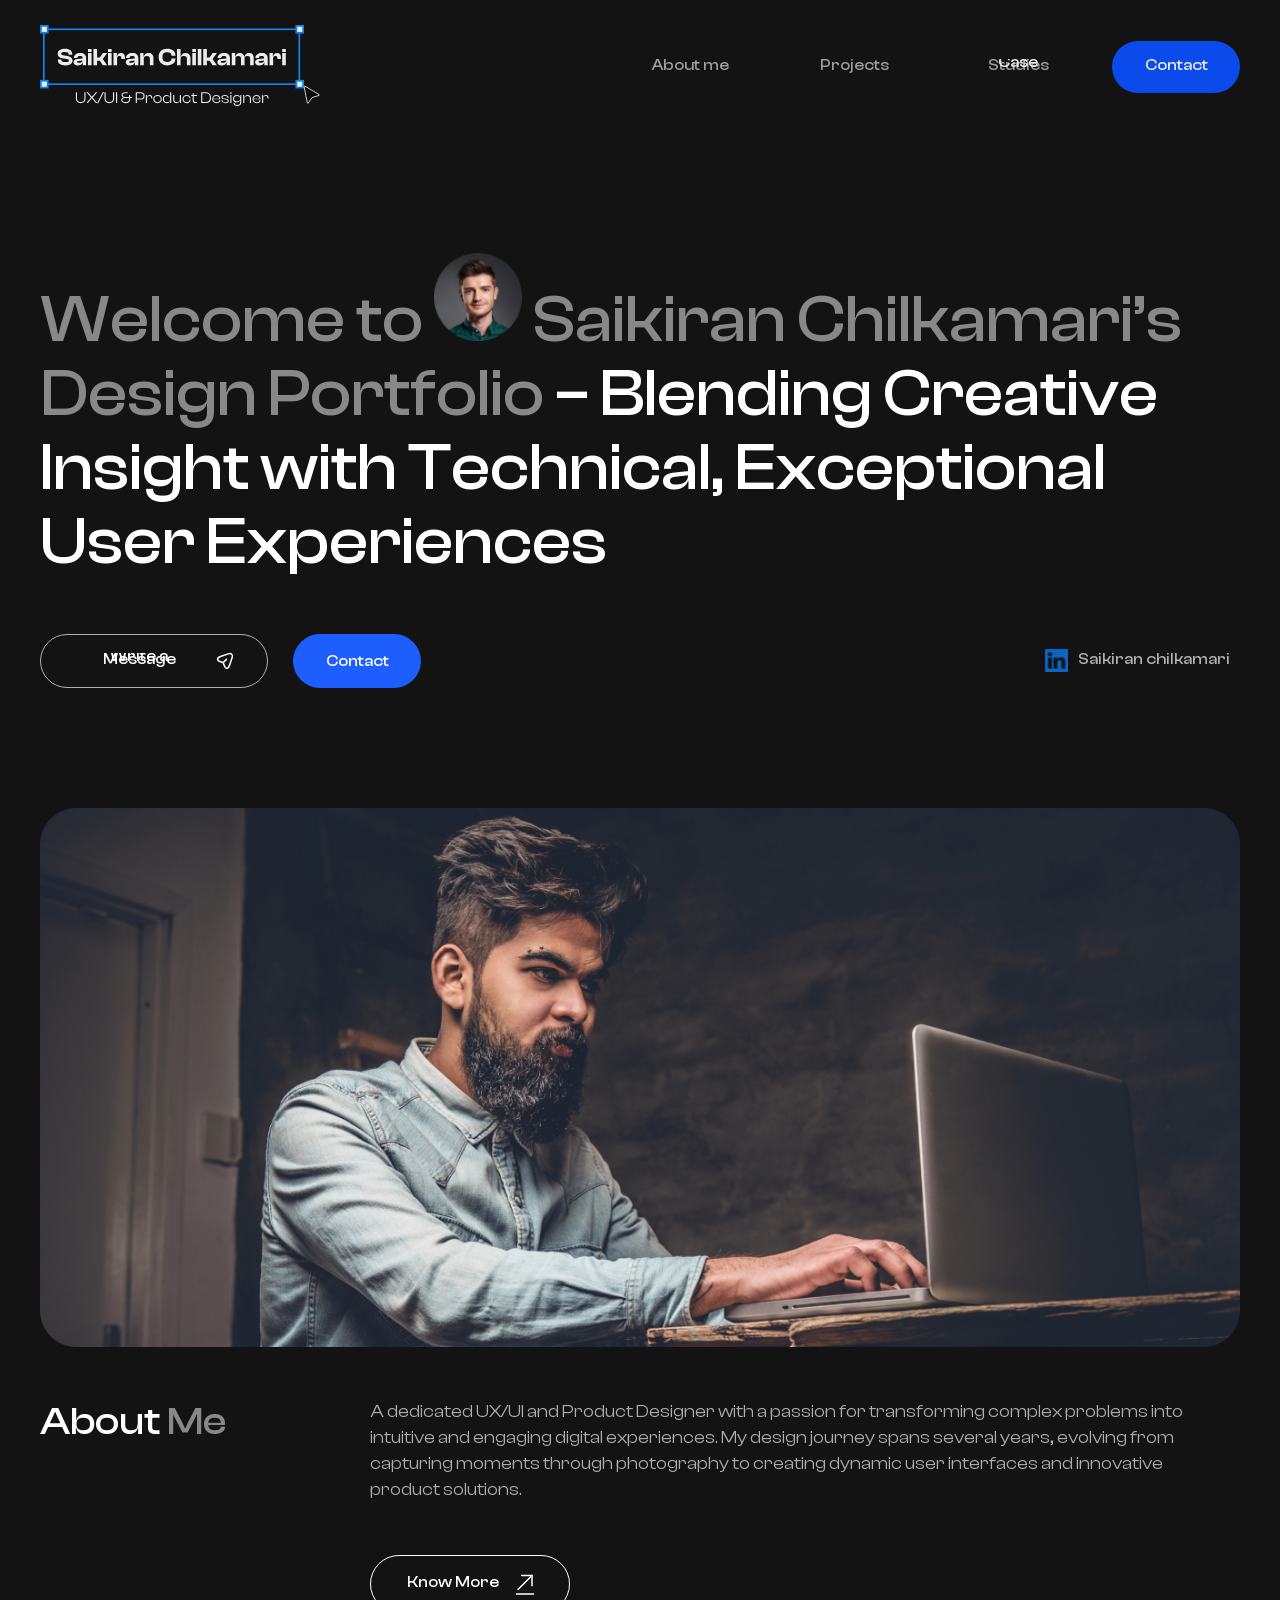
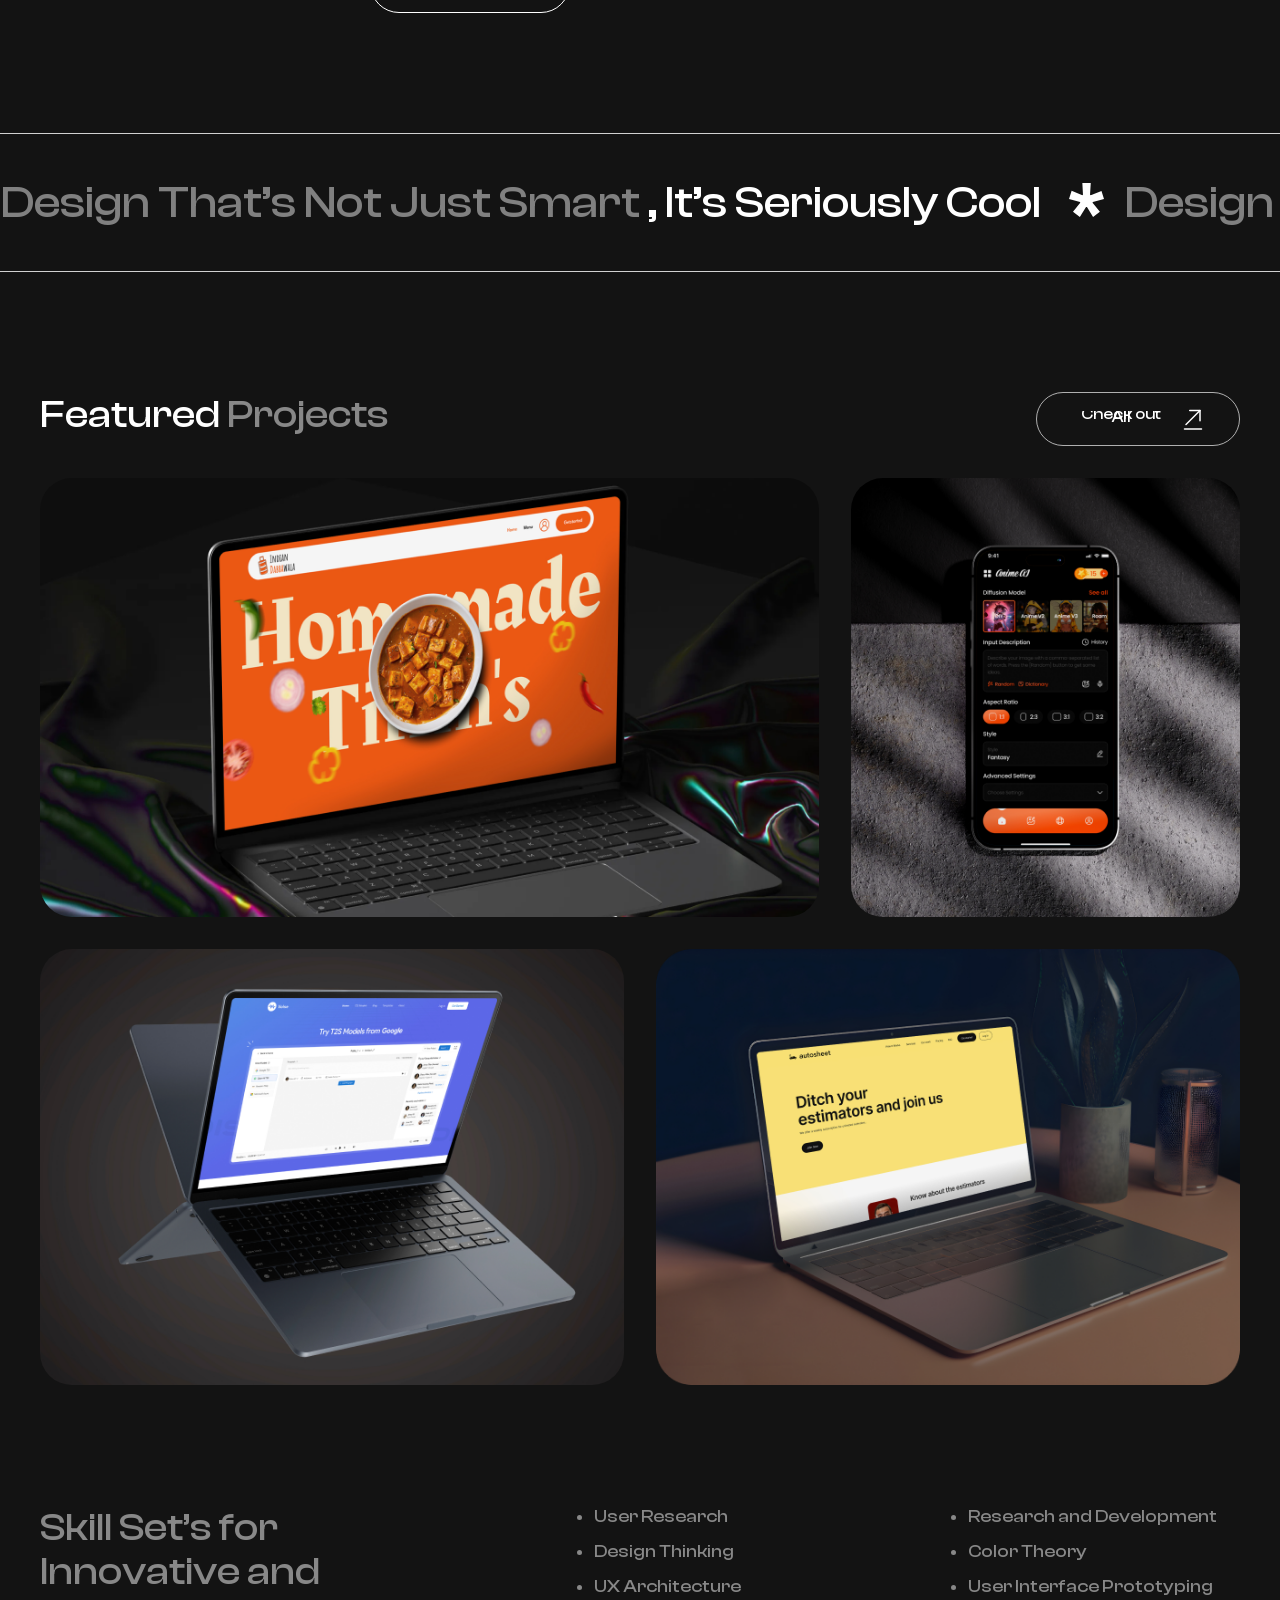
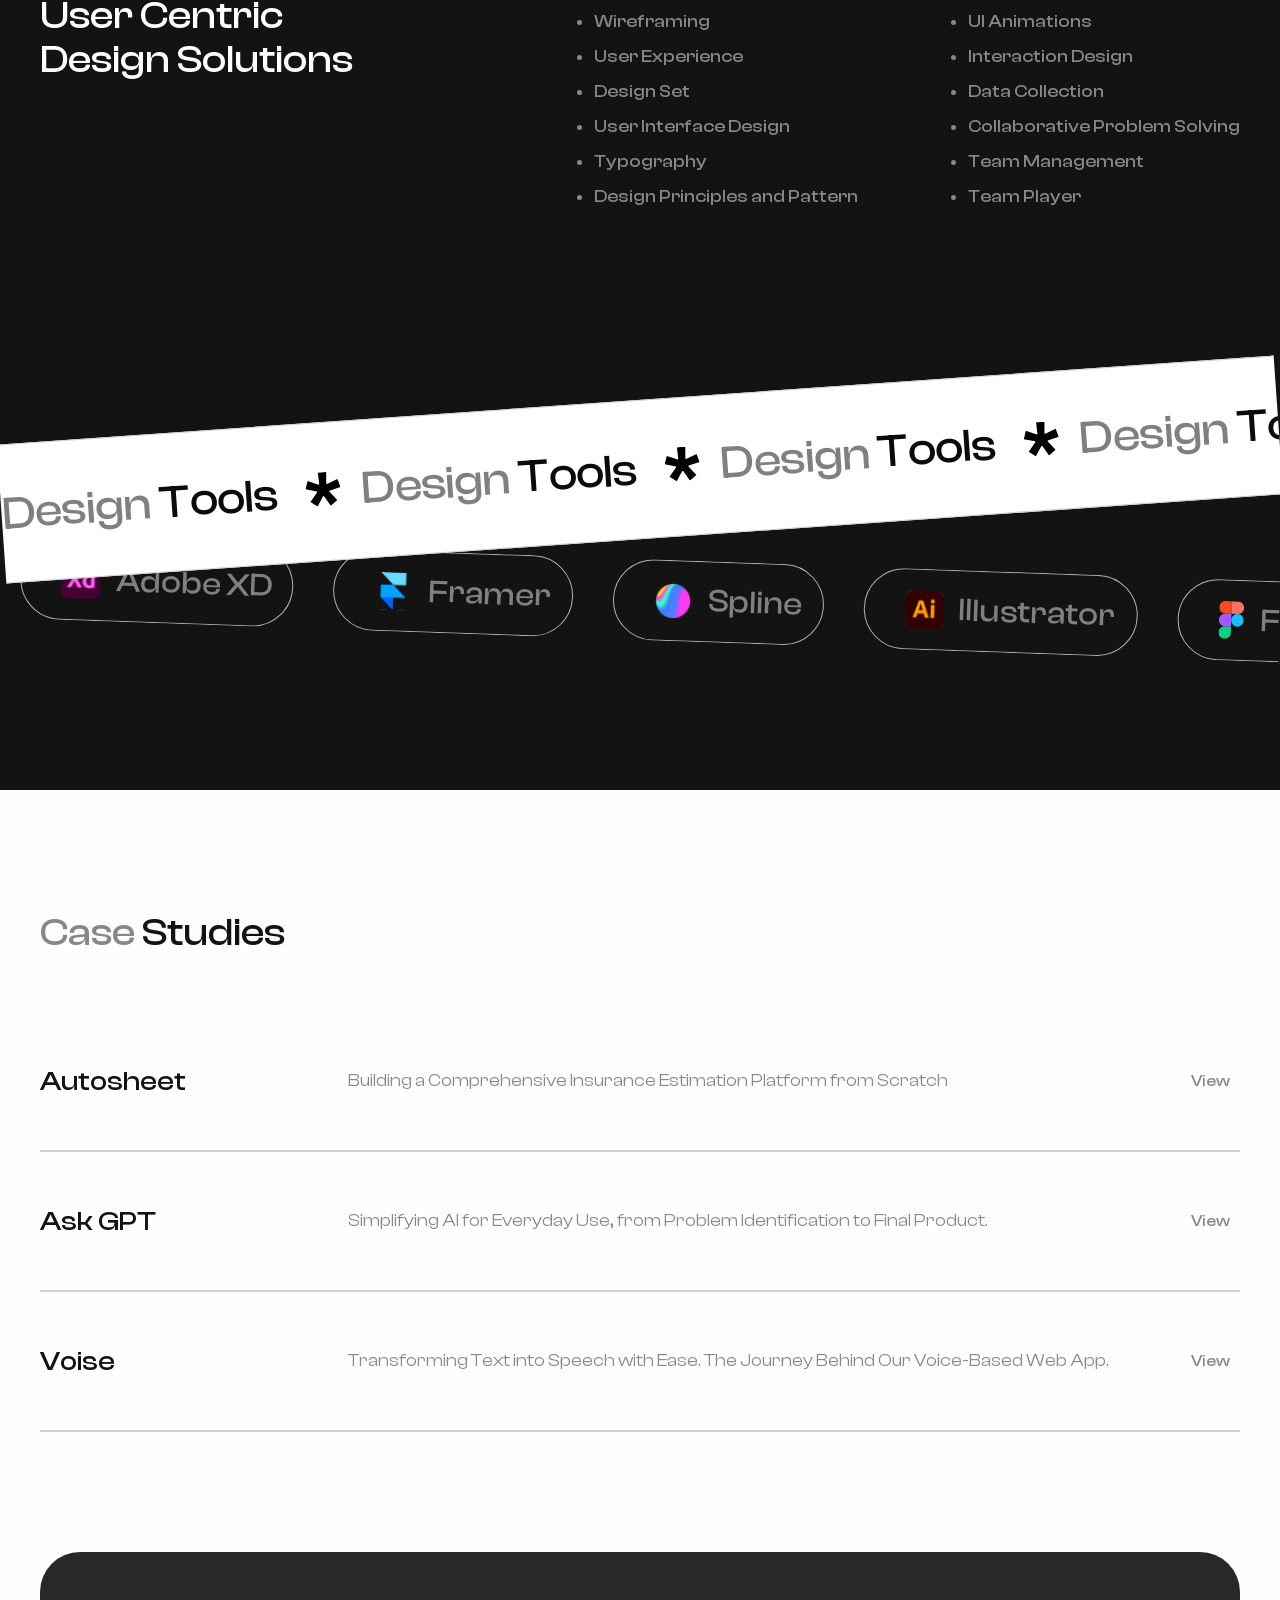
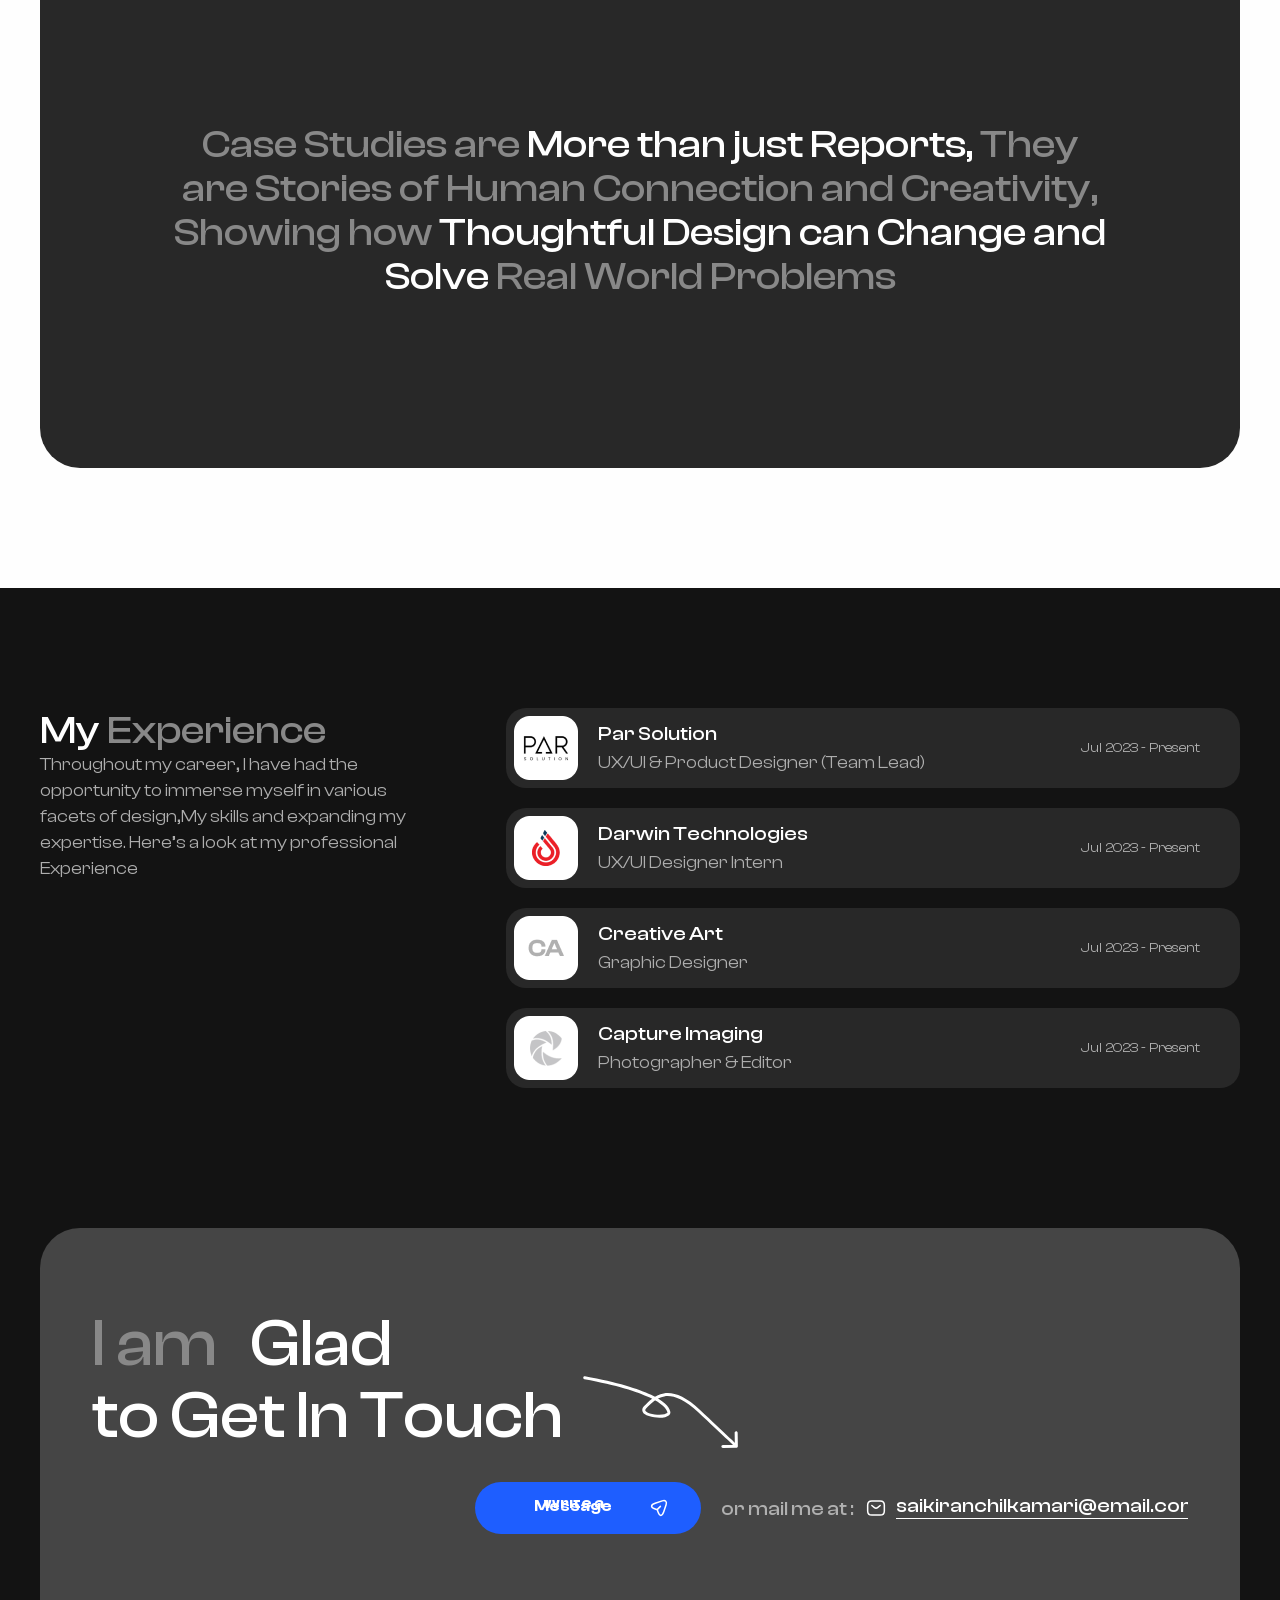
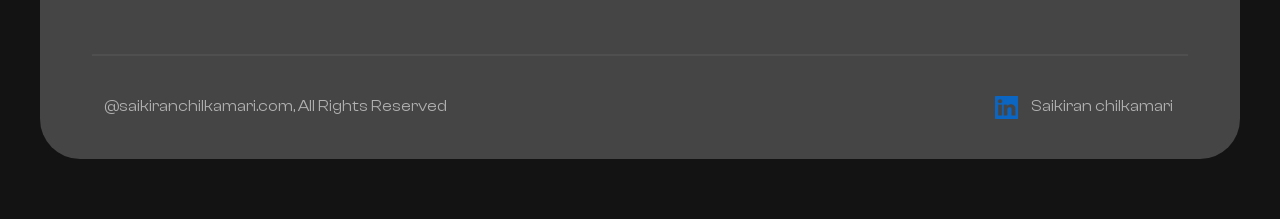
==== index.html @ 358ae6ed "Initial commit" ====
<!DOCTYPE html>
<html lang="en">
  <head>
    <meta charset="UTF-8" />
    <meta name="viewport" content="width=device-width, initial-scale=1.0" />
    <title>Document</title>
    <link rel="stylesheet" href="./style.css" />
    <link rel="stylesheet" href="./global.css" />
    <link rel="stylesheet" href="./fonts.css" />
  </head>
  <body>
     <header class="container scroll">
      <nav class="navbar">
        <div class="logo">
          <a href="index.html"> <img src="./images/Logo.svg" alt="" /> </a>
        </div>
        <ul class="nav-links">
          <li>
            <a href="./about.html" class="btn">
              <p class="main-btn">
                <span class="span1-btn">About me</span>
                <span class="span2-btn">About me</span>
              </p>
            </a>
          </li>
          <li>
            <a href="./project-list.html" class="btn">
              <p class="main-btn">
                <span class="span1-btn">Projects</span>
                <span class="span2-btn">Projects</span>
              </p>
            </a>
          </li>
          <li>
            <a href="./index.html#case-study" class="btn">
              <p class="main-btn">
                <span class="span1-btn">Case Studies</span>
                <span class="span2-btn">Case Studies</span>
              </p>
            </a>
          </li>
          <li class="nav-cotact">
            <a href="./form.html" class="btn">
              <p class="main-btn">
                <span class="span1-btn">Contact</span>
                <span class="span2-btn">Contact</span>
              </p>
            </a>
          </li>
        </ul>
        <div class="hamburger">
          <span></span>
          <span></span>
          <span></span>
        </div>
      </nav>
    </header> 
    
    <main>
      <section id="banner" class="container mt">
        <div class="banner-secion">
          <div class="banner-text">
            <h1>
              <span>
                Welcome to
                <img src="./images/Saikiran PRofile.png" alt="" /> Saikiran
                Chilkamari’s Design Portfolio
              </span>
              – Blending Creative Insight with Technical, Exceptional User
              Experiences
            </h1>
          </div>
          <div class="banner-btns">
            <div class="left-btns">
              <span class="write-mesg">
                <a href="#" class="btn">
                  <p class="main-btn">
                    <span class="span1-btn">Write a Message</span>
                    <span class="span2-btn">Write a Message</span>
                  </p>
                  <img src="./images/Arrow.svg" alt="" />
                </a>
              </span>
              <span class="contact-btn">
                <a href="#" class="btn">
                  <p class="main-btn">
                    <span class="span1-btn">Contact</span>
                    <span class="span2-btn">Contact</span>
                  </p>
                </a>
              </span>
            </div>

            <div class="linkedin">
              <a href="#" class="btn">
                <img src="./images/LinkedIn-Blue.png" alt="" />
                <p class="main-btn">
                  <span class="span1-btn">Saikiran chilkamari</span>
                  <span class="span2-btn">Saikiran chilkamari</span>
                </p>
              </a>
            </div>
          </div>
        </div>
      </section>

      <section id="about" class="container mt">
        <div class="about-section">
          <div class="about-img">
            <!-- <img src="./Saikiran Portfolio Home page/about me img.png" alt=""> -->
            <img src="./images/About me Image.png" class="img" alt="" />
          </div>

          <div class="about-text">
            <div class="heading">
              <h2 class="title">About <span> Me </span></h2>
            </div>
            <div class="text-with-btn">
              <p class="para">
                A dedicated UX/UI and Product Designer with a passion for
                transforming complex problems into intuitive and engaging
                digital experiences. My design journey spans several years,
                evolving from capturing moments through photography to creating
                dynamic user interfaces and innovative product solutions.
              </p>
              <a href="./about.html" class="btn">
                <p class="main-btn">
                  <span class="span1-btn">Know More</span>
                  <span class="span2-btn">Know More</span>
                </p>
                <img src="./images/send.svg" alt="" />
              </a>
            </div>
          </div>
        </div>
      </section>
    

      <section id="text-slider" class="mt">
        <div class="slider-wrapper">
          <div class="slider">
            <span
              >Design That’s Not Just Smart <span>, It’s Seriously Cool </span>
              <svg
                xmlns="http://www.w3.org/2000/svg"
                width="35"
                height="34"
                viewBox="0 0 35 34"
                fill="none"
              >
                <path
                  d="M17.027 24.0252L10.8258 33.8927L3.99399 28.8517L11.2462 19.8423L11.036 18.9842L0 15.9811L2.62763 7.82965L13.3483 12.2271L13.979 11.6909L13.3483 0H21.7568L21.021 11.6909L21.7568 12.2271L32.4775 7.93691L35 16.0883L23.8589 18.9842L23.5435 19.8423L30.9009 28.8517L24.0691 34L17.973 24.0252H17.027Z"
                  fill="white"
                />
              </svg>
            </span>
            <span
              >Design That’s Not Just Smart<span>, It’s Seriously Cool </span>
              <svg
                xmlns="http://www.w3.org/2000/svg"
                width="35"
                height="34"
                viewBox="0 0 35 34"
                fill="none"
              >
                <path
                  d="M17.027 24.0252L10.8258 33.8927L3.99399 28.8517L11.2462 19.8423L11.036 18.9842L0 15.9811L2.62763 7.82965L13.3483 12.2271L13.979 11.6909L13.3483 0H21.7568L21.021 11.6909L21.7568 12.2271L32.4775 7.93691L35 16.0883L23.8589 18.9842L23.5435 19.8423L30.9009 28.8517L24.0691 34L17.973 24.0252H17.027Z"
                  fill="white"
                />
              </svg>
            </span>
            <span
              >Design That’s Not Just Smart<span>, It’s Seriously Cool </span>
              <svg
                xmlns="http://www.w3.org/2000/svg"
                width="35"
                height="34"
                viewBox="0 0 35 34"
                fill="none"
              >
                <path
                  d="M17.027 24.0252L10.8258 33.8927L3.99399 28.8517L11.2462 19.8423L11.036 18.9842L0 15.9811L2.62763 7.82965L13.3483 12.2271L13.979 11.6909L13.3483 0H21.7568L21.021 11.6909L21.7568 12.2271L32.4775 7.93691L35 16.0883L23.8589 18.9842L23.5435 19.8423L30.9009 28.8517L24.0691 34L17.973 24.0252H17.027Z"
                  fill="white"
                />
              </svg>
            </span>
            <span
              >Design That’s Not Just Smart<span>, It’s Seriously Cool </span>
              <svg
                xmlns="http://www.w3.org/2000/svg"
                width="35"
                height="34"
                viewBox="0 0 35 34"
                fill="none"
              >
                <path
                  d="M17.027 24.0252L10.8258 33.8927L3.99399 28.8517L11.2462 19.8423L11.036 18.9842L0 15.9811L2.62763 7.82965L13.3483 12.2271L13.979 11.6909L13.3483 0H21.7568L21.021 11.6909L21.7568 12.2271L32.4775 7.93691L35 16.0883L23.8589 18.9842L23.5435 19.8423L30.9009 28.8517L24.0691 34L17.973 24.0252H17.027Z"
                  fill="white"
                />
              </svg>
            </span>
            <span
              >Design That’s Not Just Smart<span>, It’s Seriously Cool </span>
              <svg
                xmlns="http://www.w3.org/2000/svg"
                width="35"
                height="34"
                viewBox="0 0 35 34"
                fill="none"
              >
                <path
                  d="M17.027 24.0252L10.8258 33.8927L3.99399 28.8517L11.2462 19.8423L11.036 18.9842L0 15.9811L2.62763 7.82965L13.3483 12.2271L13.979 11.6909L13.3483 0H21.7568L21.021 11.6909L21.7568 12.2271L32.4775 7.93691L35 16.0883L23.8589 18.9842L23.5435 19.8423L30.9009 28.8517L24.0691 34L17.973 24.0252H17.027Z"
                  fill="white"
                />
              </svg>
            </span>
            <span
              >Design That’s Not Just Smart<span>, It’s Seriously Cool </span>
              <svg
                xmlns="http://www.w3.org/2000/svg"
                width="35"
                height="34"
                viewBox="0 0 35 34"
                fill="none"
              >
                <path
                  d="M17.027 24.0252L10.8258 33.8927L3.99399 28.8517L11.2462 19.8423L11.036 18.9842L0 15.9811L2.62763 7.82965L13.3483 12.2271L13.979 11.6909L13.3483 0H21.7568L21.021 11.6909L21.7568 12.2271L32.4775 7.93691L35 16.0883L23.8589 18.9842L23.5435 19.8423L30.9009 28.8517L24.0691 34L17.973 24.0252H17.027Z"
                  fill="white"
                />
              </svg>
            </span>

            <span
              >Design That’s Not Just Smart<span>, It’s Seriously Cool </span>
              <svg
                xmlns="http://www.w3.org/2000/svg"
                width="35"
                height="34"
                viewBox="0 0 35 34"
                fill="none"
              >
                <path
                  d="M17.027 24.0252L10.8258 33.8927L3.99399 28.8517L11.2462 19.8423L11.036 18.9842L0 15.9811L2.62763 7.82965L13.3483 12.2271L13.979 11.6909L13.3483 0H21.7568L21.021 11.6909L21.7568 12.2271L32.4775 7.93691L35 16.0883L23.8589 18.9842L23.5435 19.8423L30.9009 28.8517L24.0691 34L17.973 24.0252H17.027Z"
                  fill="white"
                />
              </svg>
            </span>
          </div>
        </div>
      </section>

      <section id="projects" class="container mt">
        <div class="projects-section">
          <div class="project-head">
            <h2 class="title">Featured <span> Projects </span></h2>

            <a href="./project-list.html" class="btn">
              <p class="main-btn">
                <span class="span1-btn">Check out All</span>
                <span class="span2-btn">Check out All</span>
              </p>
              <img src="./images/send.svg" alt="" />
            </a>
          </div>
          <div class="first-row hover">
            <div class="img">
              <img
                src="./images/project-list-images/first.png"
                class="photo"
                alt=""
              />
              <div class="hover-btn">
                <div>
                  <h3>Indian Dabbawala</h3>
                  <h4>Home-cooked meal delivery service, CMS website</h4>
                </div>
                <div>
                  <a href="./project1.html">
                    <img
                      src="./images/project-list-images/Frame 53.svg "
                      alt=""
                    />
                  </a>
                </div>
              </div>
            </div>
            <div class="img">
              <img
                src="./images/project-list-images/second.png"
                class="photo"
                alt=""
              />
              <div class="hover-btn">
                <div>
                  <h3>AI Anime</h3>
                  <h4>Turnings words into Anime APP</h4>
                </div>
                <div>
                  <a href="./project2.html">
                    <img
                      src="./images/project-list-images/Frame 53.svg "
                      alt=""
                    />
                  </a>
                </div>
              </div>
            </div>
          </div>

          <div class="second-row hover">
            <div class="img">
              <img
                src="./images/project-list-images/third.png"
                class="photo"
                alt=""
              />
              <div class="hover-btn">
                <div>
                  <h3>AI Journey</h3>
                  <h4>Prompt to Image Generator APP</h4>
                </div>
                <div>
                  <a href="./project3.html">
                    <img
                      src="./images/project-list-images/Frame 53.svg "
                      alt=""
                    />
                  </a>
                </div>
              </div>
            </div>
            <div class="img">
              <img
                src="./images/project-list-images/fourth.png"
                class="photo"
                alt=""
              />
              <div class="hover-btn">
                <div>
                  <h3>S&C Scholars</h3>
                  <h4>Connecting with top educators, CMS website</h4>
                </div>
                <div>
                  <a href="./project4.html">
                    <img
                      src="./images/project-list-images/Frame 53.svg "
                      alt=""
                    />
                  </a>
                </div>
              </div>
            </div>
          </div>
        </div>
      </section>

      <section id="list-with-text" class="container mt">
        <div class="list-section">
          <div class="list-title">
            <h2 class="title">
              <span> Skill Set’s for Innovative and </span> User Centric
              Design Solutions
            </h2>
          </div>
          <div class="list-items">
            <ul>
              <li>User Research</li>
              <li>Design Thinking</li>
              <li>UX Architecture</li>
              <li>Wireframing</li>
              <li>User Experience</li>
              <li>Design Set</li>
              <li>User Interface Design</li>
              <li>Typography</li>
              <li>Design Principles and Pattern</li>
            </ul>
            <ul>
              <li>Research and Development</li>
              <li>Color Theory</li>
              <li>User Interface Prototyping</li>
              <li>UI Animations</li>
              <li>Interaction Design</li>
              <li>Data Collection</li>
              <li>Collaborative Problem Solving</li>
              <li>Team Management</li>
              <li>Team Player</li>
            </ul>
          </div>
        </div>
      </section>

      <section id="text-with-imgs-slider" class="mt text-with-imgs-slider">
        <div class="slider-wrapper">
          <div class="slider">
            <span
              >Design  <span> Tools </span>
              <svg
                xmlns="http://www.w3.org/2000/svg"
                width="35"
                height="34"
                viewBox="0 0 35 34"
                fill="none"
              >
                <path
                  d="M17.027 24.0252L10.8258 33.8927L3.99399 28.8517L11.2462 19.8423L11.036 18.9842L0 15.9811L2.62763 7.82965L13.3483 12.2271L13.979 11.6909L13.3483 0H21.7568L21.021 11.6909L21.7568 12.2271L32.4775 7.93691L35 16.0883L23.8589 18.9842L23.5435 19.8423L30.9009 28.8517L24.0691 34L17.973 24.0252H17.027Z"
                  fill="black"
                />
              </svg>
            </span>
            <span
            >Design  <span> Tools </span>
              <svg
                xmlns="http://www.w3.org/2000/svg"
                width="35"
                height="34"
                viewBox="0 0 35 34"
                fill="none"
              >
                <path
                  d="M17.027 24.0252L10.8258 33.8927L3.99399 28.8517L11.2462 19.8423L11.036 18.9842L0 15.9811L2.62763 7.82965L13.3483 12.2271L13.979 11.6909L13.3483 0H21.7568L21.021 11.6909L21.7568 12.2271L32.4775 7.93691L35 16.0883L23.8589 18.9842L23.5435 19.8423L30.9009 28.8517L24.0691 34L17.973 24.0252H17.027Z"
                  fill="black"
                />
              </svg>
            </span>
            <span
            >Design  <span> Tools </span>
              <svg
                xmlns="http://www.w3.org/2000/svg"
                width="35"
                height="34"
                viewBox="0 0 35 34"
                fill="none"
              >
                <path
                  d="M17.027 24.0252L10.8258 33.8927L3.99399 28.8517L11.2462 19.8423L11.036 18.9842L0 15.9811L2.62763 7.82965L13.3483 12.2271L13.979 11.6909L13.3483 0H21.7568L21.021 11.6909L21.7568 12.2271L32.4775 7.93691L35 16.0883L23.8589 18.9842L23.5435 19.8423L30.9009 28.8517L24.0691 34L17.973 24.0252H17.027Z"
                  fill="black"
                />
              </svg>
            </span>
            <span
            >Design  <span> Tools </span>
              <svg
                xmlns="http://www.w3.org/2000/svg"
                width="35"
                height="34"
                viewBox="0 0 35 34"
                fill="none"
              >
                <path
                  d="M17.027 24.0252L10.8258 33.8927L3.99399 28.8517L11.2462 19.8423L11.036 18.9842L0 15.9811L2.62763 7.82965L13.3483 12.2271L13.979 11.6909L13.3483 0H21.7568L21.021 11.6909L21.7568 12.2271L32.4775 7.93691L35 16.0883L23.8589 18.9842L23.5435 19.8423L30.9009 28.8517L24.0691 34L17.973 24.0252H17.027Z"
                  fill="black"
                />
              </svg>
            </span>
            <span
            >Design  <span> Tools </span>
              <svg
                xmlns="http://www.w3.org/2000/svg"
                width="35"
                height="34"
                viewBox="0 0 35 34"
                fill="none"
              >
                <path
                  d="M17.027 24.0252L10.8258 33.8927L3.99399 28.8517L11.2462 19.8423L11.036 18.9842L0 15.9811L2.62763 7.82965L13.3483 12.2271L13.979 11.6909L13.3483 0H21.7568L21.021 11.6909L21.7568 12.2271L32.4775 7.93691L35 16.0883L23.8589 18.9842L23.5435 19.8423L30.9009 28.8517L24.0691 34L17.973 24.0252H17.027Z"
                  fill="black"
                />
              </svg>
            </span>
            <span
            >Design  <span> Tools </span>
              <svg
                xmlns="http://www.w3.org/2000/svg"
                width="35"
                height="34"
                viewBox="0 0 35 34"
                fill="none"
              >
                <path
                  d="M17.027 24.0252L10.8258 33.8927L3.99399 28.8517L11.2462 19.8423L11.036 18.9842L0 15.9811L2.62763 7.82965L13.3483 12.2271L13.979 11.6909L13.3483 0H21.7568L21.021 11.6909L21.7568 12.2271L32.4775 7.93691L35 16.0883L23.8589 18.9842L23.5435 19.8423L30.9009 28.8517L24.0691 34L17.973 24.0252H17.027Z"
                  fill="black"
                />
              </svg>
            </span>

            <span
            >Design  <span> Tools </span>
              <svg
                xmlns="http://www.w3.org/2000/svg"
                width="35"
                height="34"
                viewBox="0 0 35 34"
                fill="none"
              >
                <path
                  d="M17.027 24.0252L10.8258 33.8927L3.99399 28.8517L11.2462 19.8423L11.036 18.9842L0 15.9811L2.62763 7.82965L13.3483 12.2271L13.979 11.6909L13.3483 0H21.7568L21.021 11.6909L21.7568 12.2271L32.4775 7.93691L35 16.0883L23.8589 18.9842L23.5435 19.8423L30.9009 28.8517L24.0691 34L17.973 24.0252H17.027Z"
                  fill="black"
                />
              </svg>
            </span>
          </div>
        </div>
        <div class="slider-wrapper slider-wrapper-2">
          <div class="slider slider2">
            <div>
              <img src="./images/adobe.svg" alt="">  <span> Adobe XD </span>
            </div>
            <div>
              <img src="./images/framer.svg" alt="">  <span> Framer </span>
            </div>
            
            <div>
              <img src="./images/spline.svg" alt="">  <span> Spline </span>
            </div>

            <div>
              <img src="./images/ai.svg" alt="">  <span> Illustrator </span>
            </div>

            <div>
              <img src="./images/figma.svg" alt="">  <span> Figma </span>
            </div>

            <div>
              <img src="./images/adobe.svg" alt="">  <span> Adobe XD </span>
            </div>
            <div>
              <img src="./images/framer.svg" alt="">  <span> Framer </span>
            </div>
            
            <div>
              <img src="./images/spline.svg" alt="">  <span> Spline </span>
            </div>

            <div>
              <img src="./images/ai.svg" alt="">  <span> Illustrator </span>
            </div>

            <div>
              <img src="./images/figma.svg" alt="">  <span> Figma </span>
            </div>


          </div>
        </div>
      </section>

      <section id="case-study" class="mt">
        <!-- <div class="case-study-section container">

          <h2 class="case-title title">Case <span> Studies </span></h2>
          <div class="case-lists">
            <h3>Autosheet</h3>
            <p>
              Building a Comprehensive Insurance Estimation Platform from
              Scratch
            </p>
            <a href="#" class="btn">
              View <img src="./images/casestude-send.svg" alt="" />
            </a>
          </div>
          <div class="case-lists">
            <h3>Ask GPT</h3>
            <p>
              Simplifying AI for Everyday Use, from Problem Identification to
              Final Product.
            </p>
            <a href="#" class="btn">
              View <img src="./images/casestude-send.svg" alt="" />
            </a>
          </div>
          <div class="case-lists">
            <h3>Voise</h3>
            <p>
              Transforming Text into Speech with Ease. The Journey Behind Our
              Voice-Based Web App.
            </p>
            <a href="#" class="btn">
              View <img src="./images/casestude-send.svg" alt="" />
            </a>
          </div>
        </div> -->

        <div class="case-study-section container">
          <div class="case-title"> <h2 class="title"> Case <span> Studies </span>  </h2></div>
          <div class="case-lists">
            <div class="case-left">
              <h3>Autosheet</h3>
            </div>
            <div class="case-right">
              <p>Building a Comprehensive Insurance Estimation Platform from Scratch</p>
            
              <a href="#" class="btn"> View 
                <img src="./images/casestude-send.svg" alt="" />
                
              </a> 
              
              
             
            </div>
          </div>
          <div class="case-lists">
            <div class="case-left">
              <h3>Ask GPT</h3>
            </div>
            <div class="case-right">
              <p>Simplifying  AI for Everyday Use, from Problem Identification to Final Product.</p>
              <a href="#" class="btn"> View 
                <img src="./images/casestude-send.svg" alt="" />
              </a>
            </div>
          </div>
          <div class="case-lists">
            <div class="case-left">
              <h3>Voise</h3>
            </div>
            <div class="case-right">
              <p>Transforming Text into Speech with Ease. The Journey Behind Our Voice-Based Web App.</p>
              <a href="#" class="btn"> View 
                <img src="./images/casestude-send.svg" alt="" />
              </a>
            </div>
          </div>
        </div>
        <div class="case-study-para container">
          <div class="case-study mt">
            <h2 class="title">
              Case Studies are
              <span class="case-white"> More than just Reports, </span> They are
              Stories of Human Connection and Creativity, Showing how
              <span class="case-white">
                Thoughtful Design can Change and Solve
              </span>
              Real World Problems
            </h2>
          </div>
        </div>
      </section>

      <section id="experience">
        <div class="experience-main mt container">
          <div class="ex-title intro-line-parent">
            <h2 class="title">My <span> Experience </span></h2>
            <p class="para line">
              Throughout my career, I have had the opportunity to immerse myself
              in various facets of design,My skills and expanding my expertise.
              Here’s a look at my professional Experience
            </p>
          </div>
          <div class="ex-lists">
            <ul>
              <li>
                <div class="list-main">
                  <div class="img-text-ex">
                    <div>
                      <img src="./images/about/Par Solution.png" alt="" />
                    </div>
                    <div>
                      <h3>Par Solution</h3>
                      <p class="para">UX/UI & Product Designer (Team Lead)</p>
                    </div>
                  </div>
                  <div class="ex-dates">Jul 2023 - Present</div>
                </div>
              </li>
              <li>
                <div class="list-main">
                  <div class="img-text-ex">
                    <div>
                      <img
                        src="./images/about/Darwin Technologies.png"
                        alt=""
                      />
                    </div>
                    <div>
                      <h3>Darwin Technologies</h3>
                      <p class="para">UX/UI Designer Intern</p>
                    </div>
                  </div>
                  <div class="ex-dates">Jul 2023 - Present</div>
                </div>
              </li>
              <li>
                <div class="list-main">
                  <div class="img-text-ex">
                    <div>
                      <img src="./images/about/Creative Art.png" alt="" />
                    </div>
                    <div>
                      <h3>Creative Art</h3>
                      <p class="para">Graphic Designer</p>
                    </div>
                  </div>
                  <div class="ex-dates">Jul 2023 - Present</div>
                </div>
              </li>
              <li>
                <div class="list-main">
                  <div class="img-text-ex">
                    <div>
                      <img src="./images/about/Capture Imaging.png" alt="" />
                    </div>
                    <div>
                      <h3>Capture Imaging</h3>
                      <p class="para">Photographer & Editor</p>
                    </div>
                  </div>
                  <div class="ex-dates">Jul 2023 - Present</div>
                </div>
              </li>
            </ul>
          </div>
        </div>
      </section>

      <footer id="footer" class="container mt">
        <div class="footer-main">
          <div class="footer-top">
            <div class="footer-title">
              <h1>
                I am
                <span>
                  &nbsp; Glad <br />
                  to Get In Touch
                </span>
              </h1>
              <div class="photo">
                <svg
                  xmlns="http://www.w3.org/2000/svg"
                  width="155"
                  height="72"
                  viewBox="0 0 155 72"
                  fill="none"
                >
                  <path
                    d="M1.99549 0.187068C1.18057 0.0380399 0.399146 0.577845 0.250118 1.39276C0.101089 2.20767 0.640895 2.9891 1.45581 3.13813L1.99549 0.187068ZM116.296 35.2748L117.321 34.1796L116.296 35.2748ZM153.403 71.6669C154.231 71.6532 154.891 70.9707 154.878 70.1424L154.655 56.6442C154.641 55.8159 153.958 55.1555 153.13 55.1692C152.302 55.1829 151.641 55.8654 151.655 56.6937L151.853 68.6921L139.855 68.8903C139.027 68.904 138.366 69.5866 138.38 70.4149C138.394 71.2432 139.076 71.9036 139.904 71.8899L153.403 71.6669ZM1.45581 3.13813C33.9957 9.08892 54.3356 15.5964 66.7673 21.5577C79.287 27.5611 83.4652 32.8544 84.3516 36.1664L87.2496 35.3908C86.0041 30.7369 80.7478 24.9345 68.0644 18.8526C55.2931 12.7285 34.6614 6.16091 1.99549 0.187068L1.45581 3.13813ZM84.3516 36.1664C84.4184 36.4158 84.3978 36.5704 84.364 36.674C84.3275 36.7856 84.2417 36.9388 84.0345 37.1249C83.5863 37.5272 82.7337 37.9351 81.4308 38.2385C78.864 38.8364 75.2168 38.8789 71.6978 38.3898C68.1371 37.8949 65.0256 36.8993 63.3752 35.6532C62.5649 35.0414 62.3096 34.5264 62.2735 34.1598C62.2394 33.8143 62.3594 33.1775 63.2969 32.2128L61.1455 30.122C59.8703 31.4342 59.1344 32.8981 59.288 34.4544C59.4395 35.9897 60.4156 37.1777 61.5675 38.0474C63.8416 39.7644 67.5779 40.846 71.2848 41.3612C75.0335 41.8822 79.074 41.8678 82.1113 41.1603C83.6106 40.8112 85.0392 40.2544 86.0385 39.3573C86.555 38.8937 86.9845 38.3135 87.2158 37.6053C87.4497 36.889 87.4493 36.1371 87.2496 35.3908L84.3516 36.1664ZM63.2969 32.2128C67.7938 27.5856 73.2357 21.7749 81.2118 20.4124C89.0792 19.0684 99.9294 22.0138 115.272 36.3701L117.321 34.1796C101.68 19.5437 89.9184 15.8816 80.7066 17.4552C71.6036 19.0102 65.4994 25.6419 61.1455 30.122L63.2969 32.2128ZM115.272 36.3701C140.061 59.5664 150.313 69.289 152.335 71.2452L154.421 69.0891C152.377 67.1119 142.105 57.3708 117.321 34.1796L115.272 36.3701Z"
                    fill="white"
                  />
                </svg>
              </div>
            </div>
            <div class="btn-with-mail-photo">
              <div class="btn-text">
                <a href="#" class="btn footer-btn">
                  <p class="main-btn">
                    <span class="span1-btn">Write a Message</span>
                    <span class="span2-btn">Write a Message</span>
                  </p>
                  <img src="./images/Arrow.svg" alt="" />
                </a>

                <div class="mail-div">
                  <span class="span"
                    >or mail me at : &nbsp;
 
                    &nbsp;
                  </span>

                  <a href="#" class="btn footer-mail">
                    <svg
                    xmlns="http://www.w3.org/2000/svg"
                    width="20"
                    height="20"
                    viewBox="0 0 20 20"
                    fill="none"
                  >
                    <path
                      d="M14.1667 17.0832H5.83335C3.33335 17.0832 1.66669 15.8332 1.66669 12.9165V7.08317C1.66669 4.1665 3.33335 2.9165 5.83335 2.9165H14.1667C16.6667 2.9165 18.3334 4.1665 18.3334 7.08317V12.9165C18.3334 15.8332 16.6667 17.0832 14.1667 17.0832Z"
                      stroke="white"
                      stroke-width="1.5"
                      stroke-miterlimit="10"
                      stroke-linecap="round"
                      stroke-linejoin="round"
                    />
                    <path
                      d="M14.1666 7.5L11.5583 9.58333C10.7 10.2667 9.29164 10.2667 8.43331 9.58333L5.83331 7.5"
                      stroke="white"
                      stroke-width="1.5"
                      stroke-miterlimit="10"
                      stroke-linecap="round"
                      stroke-linejoin="round"
                    />
                  </svg>
                    <p class="main-btn">
                      <span class="span1-btn"
                        >saikiranchilkamari@email.com
                      </span>
                      <span class="span2-btn"
                        >saikiranchilkamari@email.com
                      </span>
                    </p>
                  </a>
                </div>
              </div>
            </div>
          </div>

          <div class="copy-rights">
            <p>@saikiranchilkamari.com, All Rights Reserved</p>

            <a href="#" class="btn linkedin">
              <img
                src="./images/project1/LinkedIn-Blue-72-Γö¼┬½@2x 1 (1).svg"
                alt=""
              />
              <p class="main-btn">
                <span class="span1-btn">Saikiran chilkamari </span>
                <span class="span2-btn">Saikiran chilkamari</span>
              </p>
            </a>
          </div>
        </div>
      </footer>
    </main>

    
  </body>
</html>
---- style.css ----
.banner-text img{
    height: 88px;
    width: 88px;
}
  .banner-btns img{
    max-width: 100%;
    width: unset;
  }
  .banner-text{
    max-width: 1256px;
  }
  .banner-text h1{
    font-family: myfont;
    font-size: 66px;
    line-height: 1.12;
    font-weight: 500;
    color: #fff;
  }
  .banner-text h1 span{
    color: #888888;
  }
  .banner-btns{
    display: flex;
    justify-content: space-between;
    margin-top: 54px;
  }
  
  .text-with-btn img{
    width: unset;
  }
  .write-mesg .btn .main-btn{
    padding: 8px 66px;
  }
  .linkedin .btn .main-btn{
    padding: 8px 76px;
  }
  .contact-btn .btn .main-btn{
    padding: 8px 32px;
  }
  .write-mesg{ margin-right: 25px; }
  .write-mesg a{ padding: 16px 32px;  border: 1px solid #B0B0B0; border-radius: 64px; }
  .left-btns{ display: flex; align-items: center;}
  .left-btns a{ color: #fff; }
  .linkedin a{  color: #B0B0B0; padding: 10px; text-decoration: underline;}
  .linkedin{ display: flex; align-items: center;}
  .contact-btn a{ padding: 19px 32px; background-color: #1E5EFF; border-radius: 64px; line-height: 1;}

  /* about section css */

  
  .about-text{
    display: flex;
    gap: 90px;
    align-items: start;
    max-width: 1200px;
    margin-top: 52px;
  }
  .about-img img{
    width: 100%;
  }
  .heading{
    width: 20%;
  }
  .text-with-btn{
    width: 70%;
  }
  .text-with-btn .btn{
    border: 1px solid #fff;
    margin-top: 52px;
    display: inline-flex;
    border-radius: 64px;
    padding: 16px 32px;
  }

  .project-head img{
    width: unset;
    height: unset;
  }
  .project-head .btn{
    border: 1px solid #B0B0B0;
    border-radius: 64px;
    padding: 14px 34px;
  }

  .text-with-imgs-slider .slider-wrapper{
    background-color: #fff;
    transform: rotate(-4deg);
  
  }
  .text-with-imgs-slider{
    overflow: hidden;
    padding: 60px 0 30px 0;
  }
  .slider-wrapper {
    width: 100%;
    overflow: hidden;
    border-top: 1px solid  #D1D1D1;
    border-bottom: 1px solid  #D1D1D1;
    padding: 40px 0;
    box-sizing: border-box;
}

.slider {
    display: flex;
    white-space: nowrap;
    animation: slide 10s linear infinite;
}
.slider2{
  animation: slide2 10s linear infinite;
}
.slider2 div{
  display: flex;
}
.slider span span{
    color: #fff;
}
.text-with-imgs-slider .slider span span{
  color: #0B0B0B;
}
.slider2 div {
  display: flex;
  align-items: center; /* Aligns image and text vertically */
  padding: 20px 40px; /* Adds space between the slider items */
  border: 1px solid #B0B0B0;
  border-radius: 64px;
  margin: 0 20px;
}

.slider2 img {
  margin-right: 15px; /* Adds space between the image and text */
}
.slider2 div span{
  font-size: 32px;
}
.slider span {
    display: inline-block;
    color: #808080;
    font-family: myfont;
    font-size: 46px;
    font-weight: 500;    
    padding-right: 20px;
}

.text-with-imgs-slider .slider-wrapper-2{
  border: none;
  background: transparent;
  padding: 0;
  transform: rotate(2deg);
  position: relative;
  z-index: -1;
  margin-top: 20px;
}
@keyframes slide {
    from {
        transform: translateX(0%);
    }
    to {
        transform: translateX(-50%);
    }
}

@keyframes slide2 {
  from {
      transform: translateX(-50%);
  }
  to {
      transform: translateX(0%);
  }
}


.project-head{
    display: flex;
    justify-content: space-between;
}

.project-cards{
    display: flex;
    gap: 32px;
    flex-direction: column;
    margin-top: 58px;
}
.first{
    display: grid;
    grid-template-columns: 2fr 1fr;
    gap: 32px;
}
.second{
    display: grid;
    grid-template-columns: 1fr 1fr;
    gap: 32px;
}
.div{
    position: relative;
    overflow: hidden;
    transition: 0.5s all;
}


.gallary-photos {
    margin-top: 54px;
  }
  
  .hover {
    display: grid;
    gap: 32px;
    margin-top: 32px;
    overflow: hidden;
  }
  
  .hover .img {
    overflow: hidden;
    transition: transform 0.5s ease; /* Adjusted to ensure smooth scaling */
    border-radius: 32px;
    position: relative;
  }
  
  .hover .img .photo {
    transition: transform 0.5s ease; /* Ensure the transition is applied directly to the img */
    width: 100%;
  }
  
  .hover .img:hover .photo {
    transform: scale(1.1);
  }
  
  .first-row {
    grid-template-columns: 2fr 1fr;
  }
  
  .second-row {
    grid-template-columns: 1fr 1fr;
  }
  
  .third-row {
    grid-template-columns: 2fr 1fr;
  }
  
  .fourth-row {
    grid-template-columns: 1fr 1fr;
  }
  .hover-btn{
    backdrop-filter: blur(15px);
    width: 90%;
    bottom: 70px;
    border-radius: 120px;
    padding: 14px;
    position: absolute;
    display: flex;
    justify-content: space-between;
    align-items: center;
    right: 50%;
    transform: translate(50%, 50%);
    opacity: 0;
    transition: 0.5s all;
  }
  .img:hover .hover-btn{
    opacity: 1;
    transition: 0.5s all;
  }
  .hover-btn img{
    height: 69px;
    width: 69px;
  }
  .hover-btn h3{
color: #FFF;
font-family: myfont;
font-size: 20px;
font-weight: 500;
}
.hover-btn h4{
color: #B0B0B0;
font-family: myfont;
font-size: 14px;
font-weight: 500;
line-height: 20px;
}

.list-section{
    display: grid;
    grid-template-columns: 1.5fr 4fr;
}

.list-items{
    display: flex;
    gap: 110px;
    justify-content: end;
}
.list-items ul li{
    color: #888888;
    font-family: myfont;
    font-size: 18px;
    font-weight: 500;
    padding-bottom: 12px;
    list-style: disc;
}

#case-study{
    background: #fefefe;
    padding: 120px 0;
}
#case-study .case-title{
  color: #888;
}
#case-study .case-title span{
    color: #131313;
}
.case-study-para{
    margin-top: 120px;
}
.case-study-para .case-study{
    background: #282828;
    border-radius: 40px;
    padding: 170px 130px;
}
.case-study h2{
    text-align: center;
    color: #888;
}
.case-study .case-white{
color: #FFF;

}
.case-study-section .title{
    margin-bottom: 58px;
    color: #888;
}
.case-lists{
    display: grid;
    gap: 10px;
    grid-template-columns: 1fr 3fr;
    align-items: center;
    justify-content: space-between;
    padding: 40px 0;
    border-bottom: 2px solid #D1D1D1;
    height: 140px;
  transition: 0.5s all linear;

}
.case-lists:hover{
  border-color: #000;
  transition: 0.5s all linear;
}
.case-right-img{
  display: flex;
}
.case-right{
  align-items: center;
  display: flex;
  gap: 10px;
  justify-content: space-between;
}
.case-lists h3{
    color:  #131313;
font-family: myfont;
font-size: 28px;
font-weight: 500;
}
.case-lists p{
    color:  #888;
font-family: myfont;
font-size: 18px;
font-weight: 400;
line-height: 26px;
}
.case-lists .btn{
    color: #888;
transition: 0.5s all;
gap: 10px;
}
.case-right img {
  width: 0;
  transition: 0.5s all linear;
}

.case-lists:hover .case-right img {
  width: 100%;
  transition: 0.5s all linear;
}


/* my ex */


.experience-main{
  display: flex;
  gap: 70px;
}
.experience-main ul li{
  list-style: none;
  padding-bottom: 20px;
font-family: myfont;

}
ul li .list-main{
  display: flex;
  justify-content: space-between;
  align-items: center;
  background-color: #282828;
  border-radius: 20px;
  padding: 8px 40px 8px 8px;
}
.ex-title{
  width: 35%;
}
.list-main h3{
  padding-bottom: 4px;
}

.ex-lists{
  width: 65%;
  color: #fff;
}
.img-text-ex{
  display: flex;
  align-items: center;
  gap: 20px;
}
.ex-lists h3{
  color:  #FFF;
  font-size: 20px;
  font-weight: 500;
}
.ex-dates{
  color: #B0B0B0;
  font-family: myfont;
  font-size: 14px;
  font-weight: 400;
  line-height: 20px;
}


@media only screen and (max-width: 1024px) {
  .banner-text h1{
    font-size: 44px;
  }
  .about-text{
    gap: 60px;
  }
  .list-items{
    gap: 40px;
  }
  .case-study-para .case-study{
    border-radius: 32px;
    padding: 100px 80px;
  }
}



@media only screen and (max-width: 889px) {
  .banner-text h1{
    font-size: 32px;
  }
  .banner-btns{
    margin-top: 20px;
    gap: 20px;
    flex-direction: column;
  }
  .write-mesg a{
    padding: 10px 14px;
  }
  .contact-btn a {
    padding: 13px 25px;
  }
  .about-text{
    gap: 20px;
    flex-direction: column;
  }
  .text-with-btn,.heading {
    width: 100%;
}
.text-with-btn .btn{
  margin-top: 20px;
  padding: 8px 14px;
}
.project-head .btn{
  padding: 8px 14px;

}
.list-section {
  grid-template-columns: 1fr;
  gap: 20px;
}
.list-items{
  justify-content: center;
}
.list-title{
  text-align: center;
}
.case-study-para .case-study{
  border-radius: 32px;
  padding: 60px 40px;
}
.case-lists h3{
  font-size: 24px;
}
}

@media only screen and (max-width: 767px) {
  .banner-text img {
    height: 60px;
    width: 60px;
}
.slider span{
  font-size: 32px;
}
.slider-wrapper{
  padding: 20px 0;
}
.project-head{
  display: block;
}
.project-head .btn{
  margin-top: 20px;
}
.projects-section .hover {
  grid-template-columns: 1fr;
}
.list-items{
  gap: 25px;
  margin-left: 20px;
}
.case-study-para .case-study {
  border-radius: 16px;
}
.slider {
  animation: slide 3s linear infinite;
}
.slider2{
animation: slide2 3s linear infinite;
}
.slider2 div {
  padding: 15px 30px;
  margin: 0 15px;
}
#case-study{
  padding: 60px 0;
}
.case-lists p{
  font-size: 16px;
}
.case-lists h3 {
  font-size: 22px;
}
.case-lists{
  grid-template-columns: 1fr;
  height: unset;
  padding: 20px 0;
}
.case-right img{
  display: none;
}
}

@media only screen and (max-width: 570px) {

.ex-dates {
  width: 100%;
  padding-left: 82px;
}

}
@media only screen and (max-width: 530px) {
  .case-lists p{
    font-size: 14px;
  }
}
@media only screen and (max-width: 450px) {

.list-items{
  flex-direction: column;
  gap: 0;
}
.case-study-para .case-study {
  padding: 40px 20px;
}

}
---- global.css ----
* {
  margin: 0;
  padding: 0;
  box-sizing: border-box;
}
html{
  scroll-behavior: smooth;
}
body {
  background: #131313;
}

.container {
  max-width: 1440px;
  margin: 0 auto;
  padding: 0 40px;
}
img {
  height: 100%;
  max-width: 100%;
  object-fit: cover;
  display:block;
}
h1 img,h2 img{
  display: unset;
}
h1,h2,h3,h4{
  font-family: myfont;
}
.mt {
  margin-top: 120px;
}
ul li {
  list-style: none;
}

.btn{
  
  gap: 10px;
  color: #fff;
  /* padding: 8px 30px; */
  text-align: center;
  display: inline-flex;
  align-items: center;
  justify-content: center;
  position: relative;
  text-decoration: none;
  font-size: 16px;
  font-family: myfont;
  font-weight: 500;
}
.main-btn {
  overflow: hidden;
  display: inline-block;
  margin: 0;
  padding: 8px 50px;
  position: relative;
  
}
.span1-btn, .span2-btn {
  position: absolute;
  left: 0;
  width: 100%;
  transition: bottom 0.3s ease;
  /* text-decoration: underline; */
}

.span1-btn {
  bottom: 0;
}
.span2-btn {
  bottom: -100%;
  color: #fff;
}
.btn:hover .span1-btn {
  bottom: 100%;
}
.btn:hover .span2-btn {
  bottom: 0;
}







.title {
  color: #fff;
  font-family: myfont;
  font-size: 40px;
  font-style: normal;
  font-weight: 500;
  line-height: 1.1;
}
.title span {
  color: #888888;
}
.para {
  color: #b0b0b0;
  font-family: myfont;
  font-size: 18px;
  font-style: normal;
  font-weight: 400;
  line-height: 26px;
  opacity: 0.99;
}
/* footer css */

.copy-rights {
    padding: 40px 12px;
    display: flex;
    justify-content: space-between;
    border-top: 2px solid #4f4f4f;
  }
  .copy-rights p,
  .copy-rights a {
    color: #b0b0b0;
    font-size: 16px;
    font-style: normal;
    font-weight: 400;
    line-height: 20px;
    font-family: myfont;
  
    /* text-decoration: none; */
  }
  .footer-main {
    background-color: #454545;
    border-radius: 40px;
    margin-bottom: 60px;
    display: flex;
    flex-direction: column;
    gap: 120px;
    padding: 0 52px;
  }
  h1 {
    overflow-wrap: break-word;
    font-size: 66px;
    font-style: normal;
    font-weight: 500;
    line-height: 72px;
    color: #888888;
    font-family: myfont;
  }
  h1 span {
    color: #fff;
  }
  .footer-top {
    /* display: flex; */
    justify-content: space-between;
    /* grid-template-columns: 1.4fr 2fr; */
    /* gap: 20px; */
    padding: 80px 0 0 0;
  }
  .footer-title{
    display: flex;
    align-items: end;
    gap: 20px;
  }
  
  .linkedin {
    display: flex;
    align-items: center;
    gap: 10px;
    text-decoration: underline #b0b0b0;
    color: #b0b0b0;
  }
  .linkedin .main-btn{
    padding: 8px 74px;
  }
  .linkedin img {
    height: 23px;
    width: 23px;
  }
  .footer-btn {
    background: #1e5eff;
    border-radius: 64px;
    padding: 16px 32px;
    text-decoration: none;
    display: flex;
    align-items: center;
    gap: 10px;
    color: #fff;
    font-family: myfont;
    font-size: 16px;
    font-style: normal;
    font-weight: 600;
    line-height: normal;
  }
  .footer-btn .main-btn{
    padding: 8px 66px;
  }
  .footer-mail .main-btn{
    padding: 10px 146px;
  }
  
  .btn-text {
    display: flex;
    align-items: center;
    gap: 20px;
  }
  .btn-with-mail-photo {
    display: flex;
    flex-direction: column;
    gap: 40px;
    padding-top: 30px;
    align-items: end;
  }
  .mail-div span,
  .mail-div a {
    color: #fff;
    font-size: 20px;
    font-weight: 500;
    line-height: normal;
    font-family: myfont;
  }
  .mail-div a .main-btn{
    border-bottom: 1px solid;
  }
  .mail-div{
    display: flex;
  }
  .mail-div .span {
    display: inline-flex;
    align-items: center;
    color: #b0b0b0;
  }
  .mail-div a {
    text-decoration: none;
    font-family: myfont;
  }
  

  /* text animation */
  /* .intro-line-parent {
    overflow: hidden;
  }
  .line {
    opacity: 0;
    transform: translateY(100%);
  } */




  /* navbar css */

  .nav-links{
    display: flex;
    align-items: center;
  }
.navbar{
  display: flex;
  justify-content: space-between;
  padding: 24px 0;
  align-items: center;
}
.navbar li a{
  padding: 16px 32px;
  font-size: 16px;
  font-weight: 500;
  color: #b0b0b0;
}
.navbar ul li{
  padding: 0;
}
.navbar .nav-cotact{
  border-radius: 64px;
  background: #1E5EFF;
  margin-left: 12px;
}
.navbar .nav-cotact a{
  color: #fff;
  padding: 18px 28px;
}
.navbar .nav-cotact .main-btn{
  padding: 8px 36px;
}
header{
  position: sticky;
  top: 0;
  z-index: 99;
  mix-blend-mode: difference;
}
/* .abcd{
  position: sticky;
  top: 0;
  z-index: 99;
  background-color: #131313;
  
} */
 .hamburger{
  display: none;
 }
 .hamburger span{
  width: 30px;
  height: 4px;
  background-color: white;
  display: flex;
  margin: 5px 0;
 }

  
@media only screen and (max-width: 1024px) {

  .title{
    font-size: 32px;
  }
    h1{
        font-size: 44px;
        line-height: 1.1;
    }
    .footer-main{
      border-radius: 24PX;
    }
    .experience-main{
      gap: 40px;
    }
    .about-list{
      padding-bottom: 60px;
    }
  }
  @media only screen and (max-width: 889px) {
    .hamburger{
      display: block;
    }
    .nav-links{
     display: none;
    }
    header{
      position: relative;
    }
    .content-main{
        gap: 30px;
        flex-direction: column;
        align-items: center;
    }
    .content-title,.content-text{
        width: 100%;
    }
    .title,.para{
        /* text-align: center; */
    }
    .mt{
        margin-top: 80px;
    }
    .footer-main{
        gap: 60px;
        padding: 0 20px;
    }
    .footer-top{
      padding-top: 30px;
    }
    .btn-text{
      flex-direction: column;
    }
    .footer-main{
      gap: 40px;
    }
    .experience-main{
      flex-direction: column;
    }
    .ex-title,.ex-lists{
      width: 100%;
    }
    
}
  

  @media only screen and (max-width: 749px) {

    .navbar{
      padding: 15px 0;
    }
    .mt{
        margin-top: 40px;
    }
    .container{
        padding: 0 20px;
    }
    .title,h1 {
        font-size: 32px;
    }
    .para{
      font-size: 16px;
    }
    .copy-rights{
        padding: 20px 0px;
        flex-direction: column-reverse;
        align-items: start;
        gap: 10px;
    }
    br{
      display: none;
    }
    .footer-title {
      flex-direction: column;
      align-items: center;
      gap: 0;
  }
  .btn-with-mail-photo{
    align-items: center;
  }
  .mail-div span, .mail-div a{
    font-size: 18px;
  }
  .footer-main{
    gap: 30px;
  }
  .ex-lists h3{
    font-size: 18px;
  }
  .about-list{
    padding-bottom: 30px;
    padding-left: 30px;
  }
  .about-title-main img{
    margin-right: 15px;
    height: 60px;
    width: 60px;
  }
  .btn{
    font-size: 14px;
  }
  .footer-main {
    border-radius: 16PX;
}
.btn-text{
  align-items: end;
}
.footer-title{
  gap: 20px;
}
.footer-btn{
  padding: 11px 14px;
}
footer .footer-mail .main-btn {
  padding: 10px 140px;
}
.copy-rights p, .copy-rights a{
  font-size: 14px;
}
  }


  @media only screen and (max-width: 530px) {

    .mt{
      margin-top: 20px;
    }
  .mail-div span, .mail-div a{
    font-size: 16px;
  }
  .title, h1{
    font-size: 24px;
  }
  .btn-with-mail-photo{
    padding-top: 20px;
  }
  .footer-main .photo svg{
    height: 50px;
    width: 100px;
  }
  .mail-div{
    text-align: center;
  }
  .footer-main{
    gap: 20px;
  }
  .copy-rights p, .copy-rights a{
    text-align: start;
  }
  ul li .list-main{
    flex-direction: column;
    padding: 8px;
  }
  .img-text-ex{
    width: 100%;
  }
  .para{
    font-size: 14px;
  }
  .mail-div{
    display: block;
    text-align: start;
  }
  .btn-with-mail-photo{
    align-items: end;
  }
  footer .footer-mail .main-btn {
    padding: 10px 120px;
}
.navbar .logo img{
  width: 70%;
}

}
---- fonts.css ----
@font-face {
    font-family: myfont;
    src: url(./fonts/ClashDisplay_Complete/Fonts/TTF/ClashDisplay-Variable.ttf);
}
@font-face {
    font-family: myfont2;
    src: url(./fonts/Rakkas/Rakkas-Regular.ttf);
}
@font-face {
    font-family: League;
    src: url(./fonts/League_Spartan/LeagueSpartan-VariableFont_wght.ttf);
}
@font-face {
    font-family: popins;
    src: url(./fonts/Poppins/Poppins-Black.ttf);
}
@font-face {
    font-family: Montserrat;
    src: url(./fonts/Montserrat/Montserrat-VariableFont_wght.ttf);
}
@font-face {
    font-family: DM-sans;
    src: url(./fonts/DM_Sans/DMSans-VariableFont_opsz\,wght.ttf);
}

.Poppins {
    font-family: popins;
  }
  .Rakkas {
    font-family: myfont;
  }
  .League {
    font-family: League;
  }
  .montserrat{
    font-family: Montserrat;
  }
  .DM-Sans{
    font-family: DM-sans;

  }
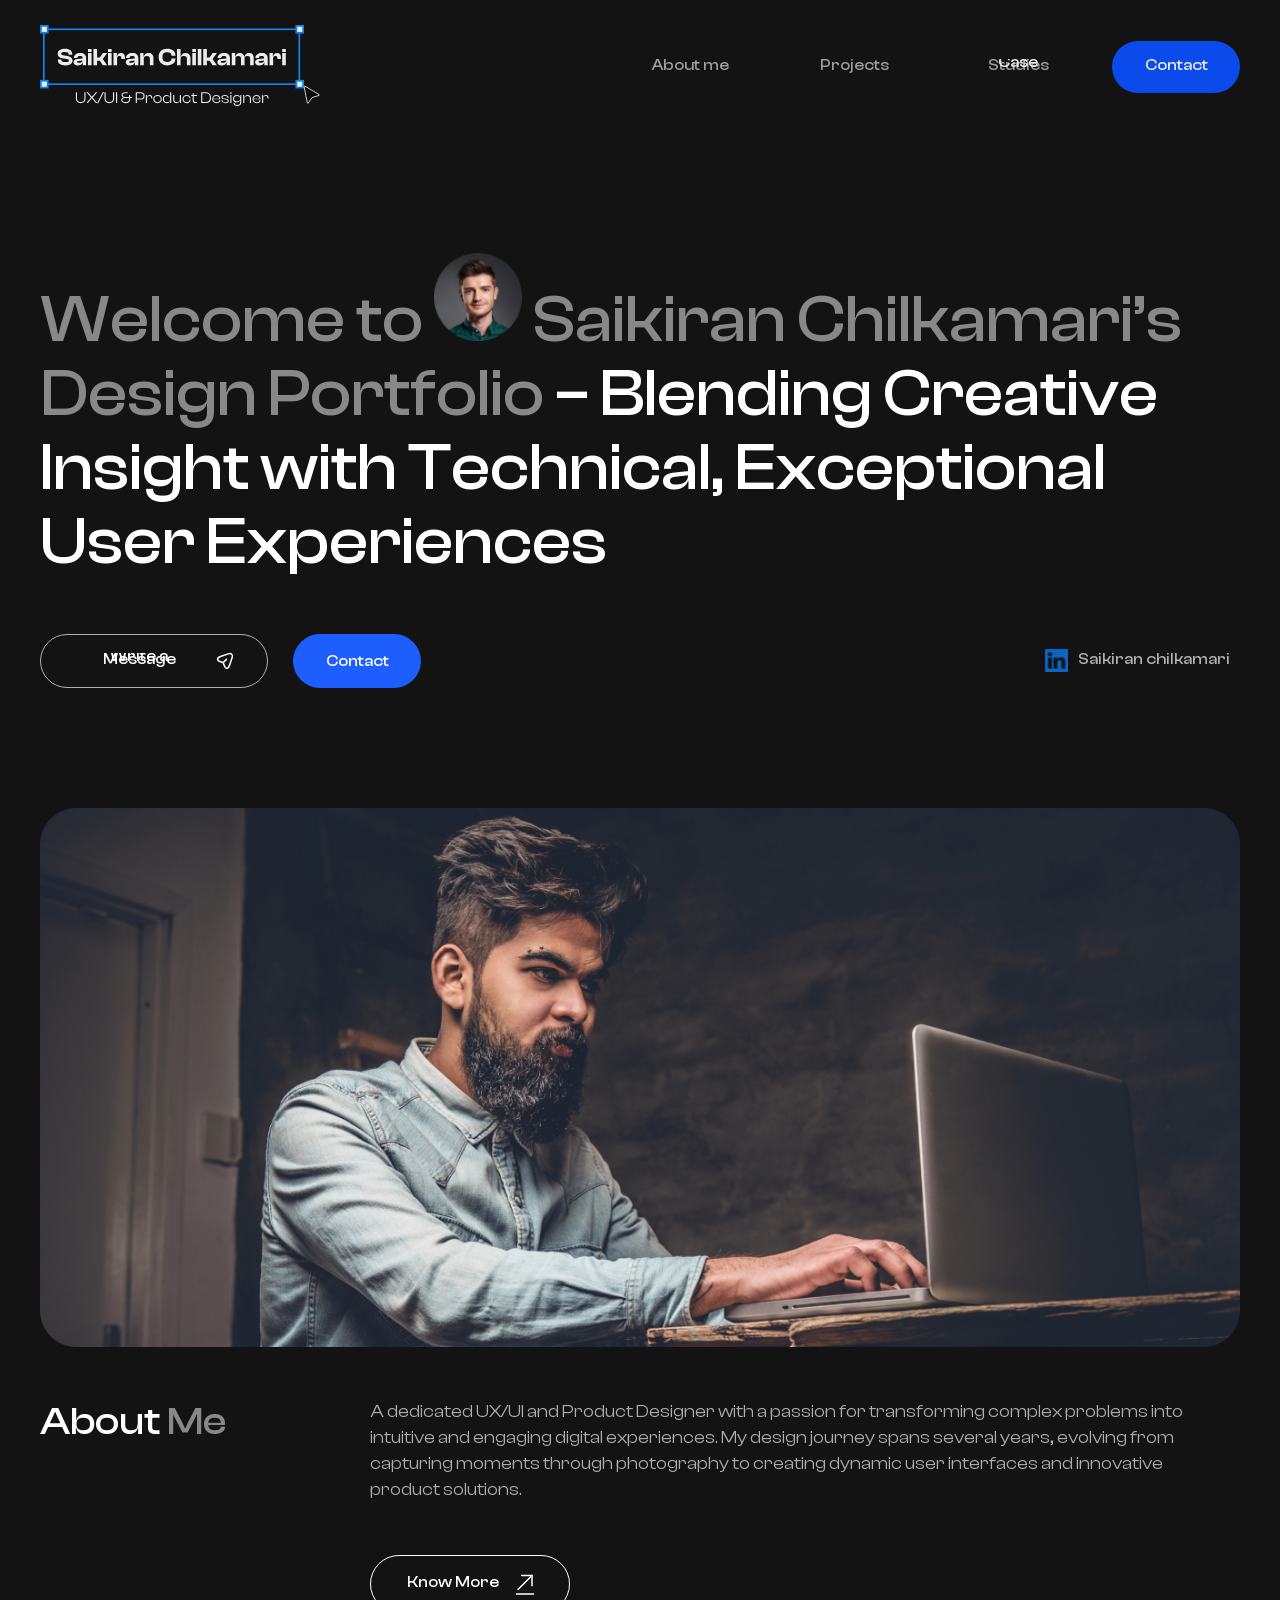
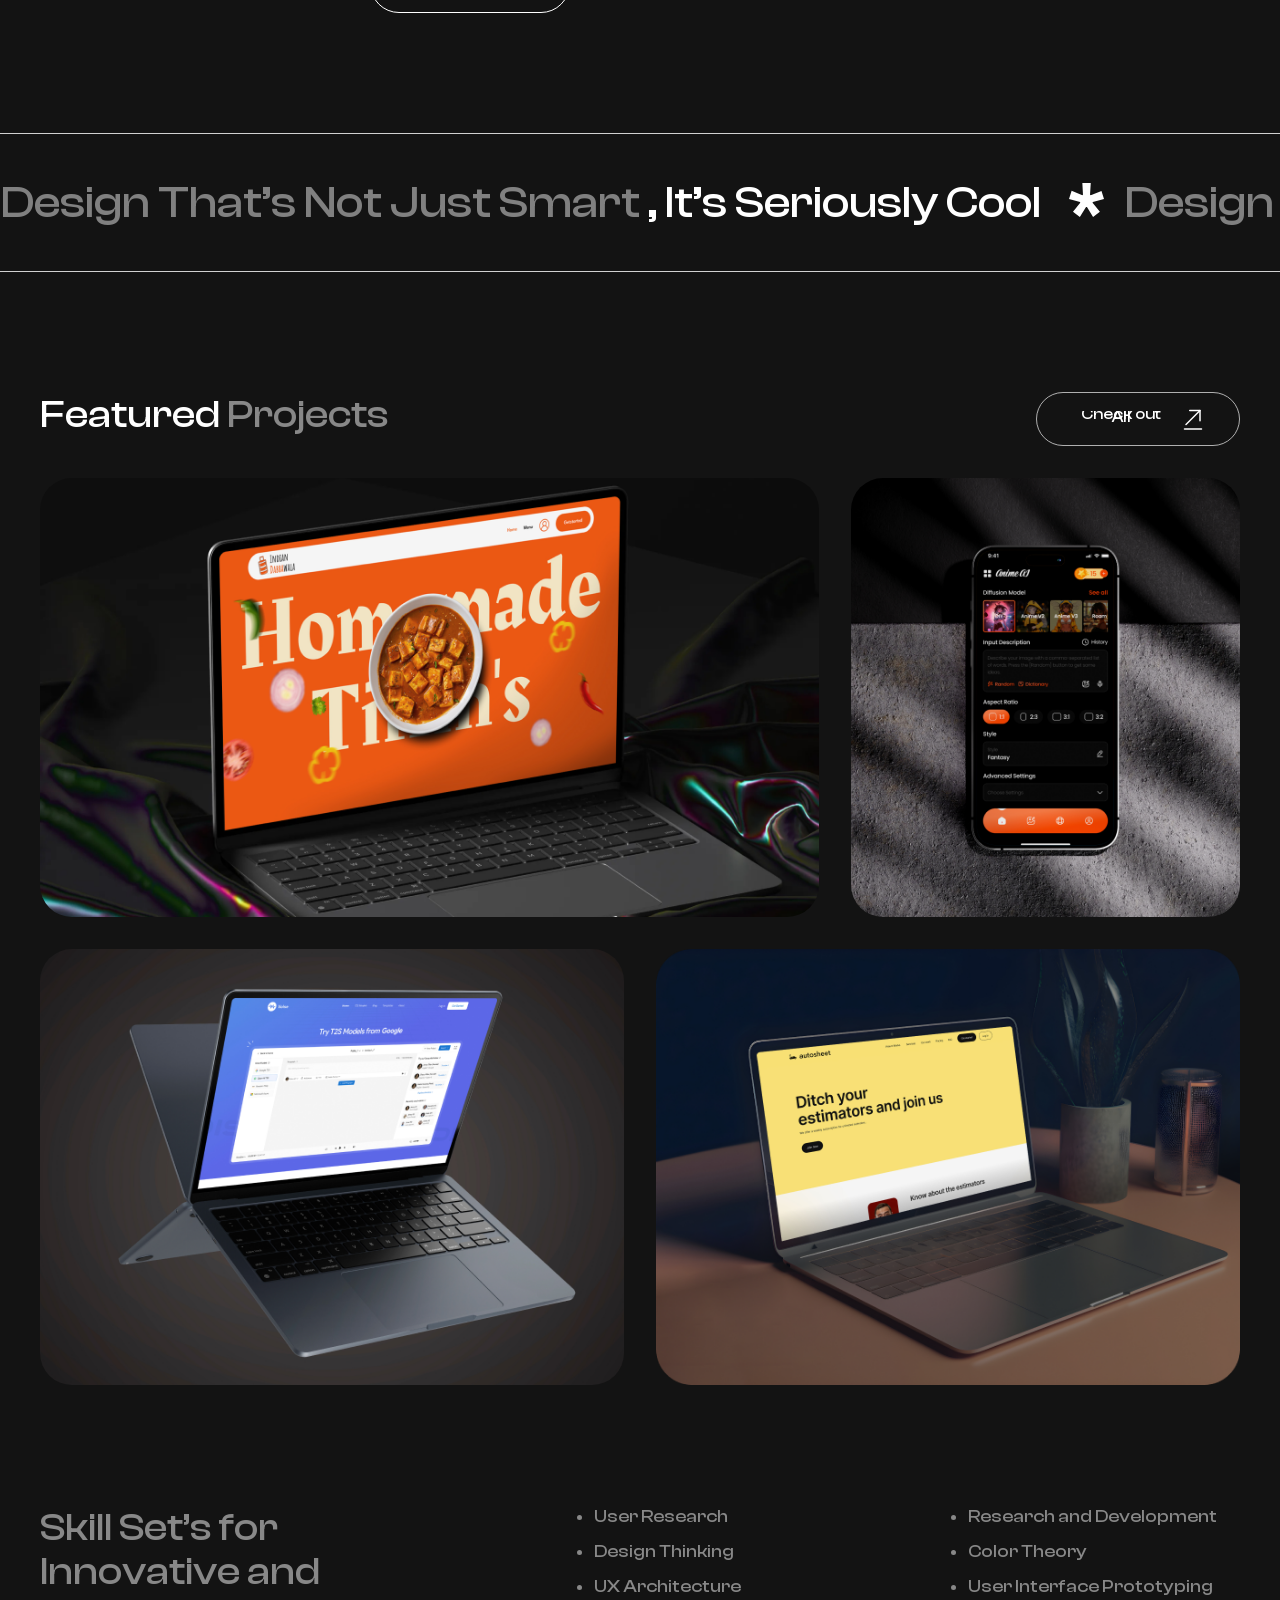
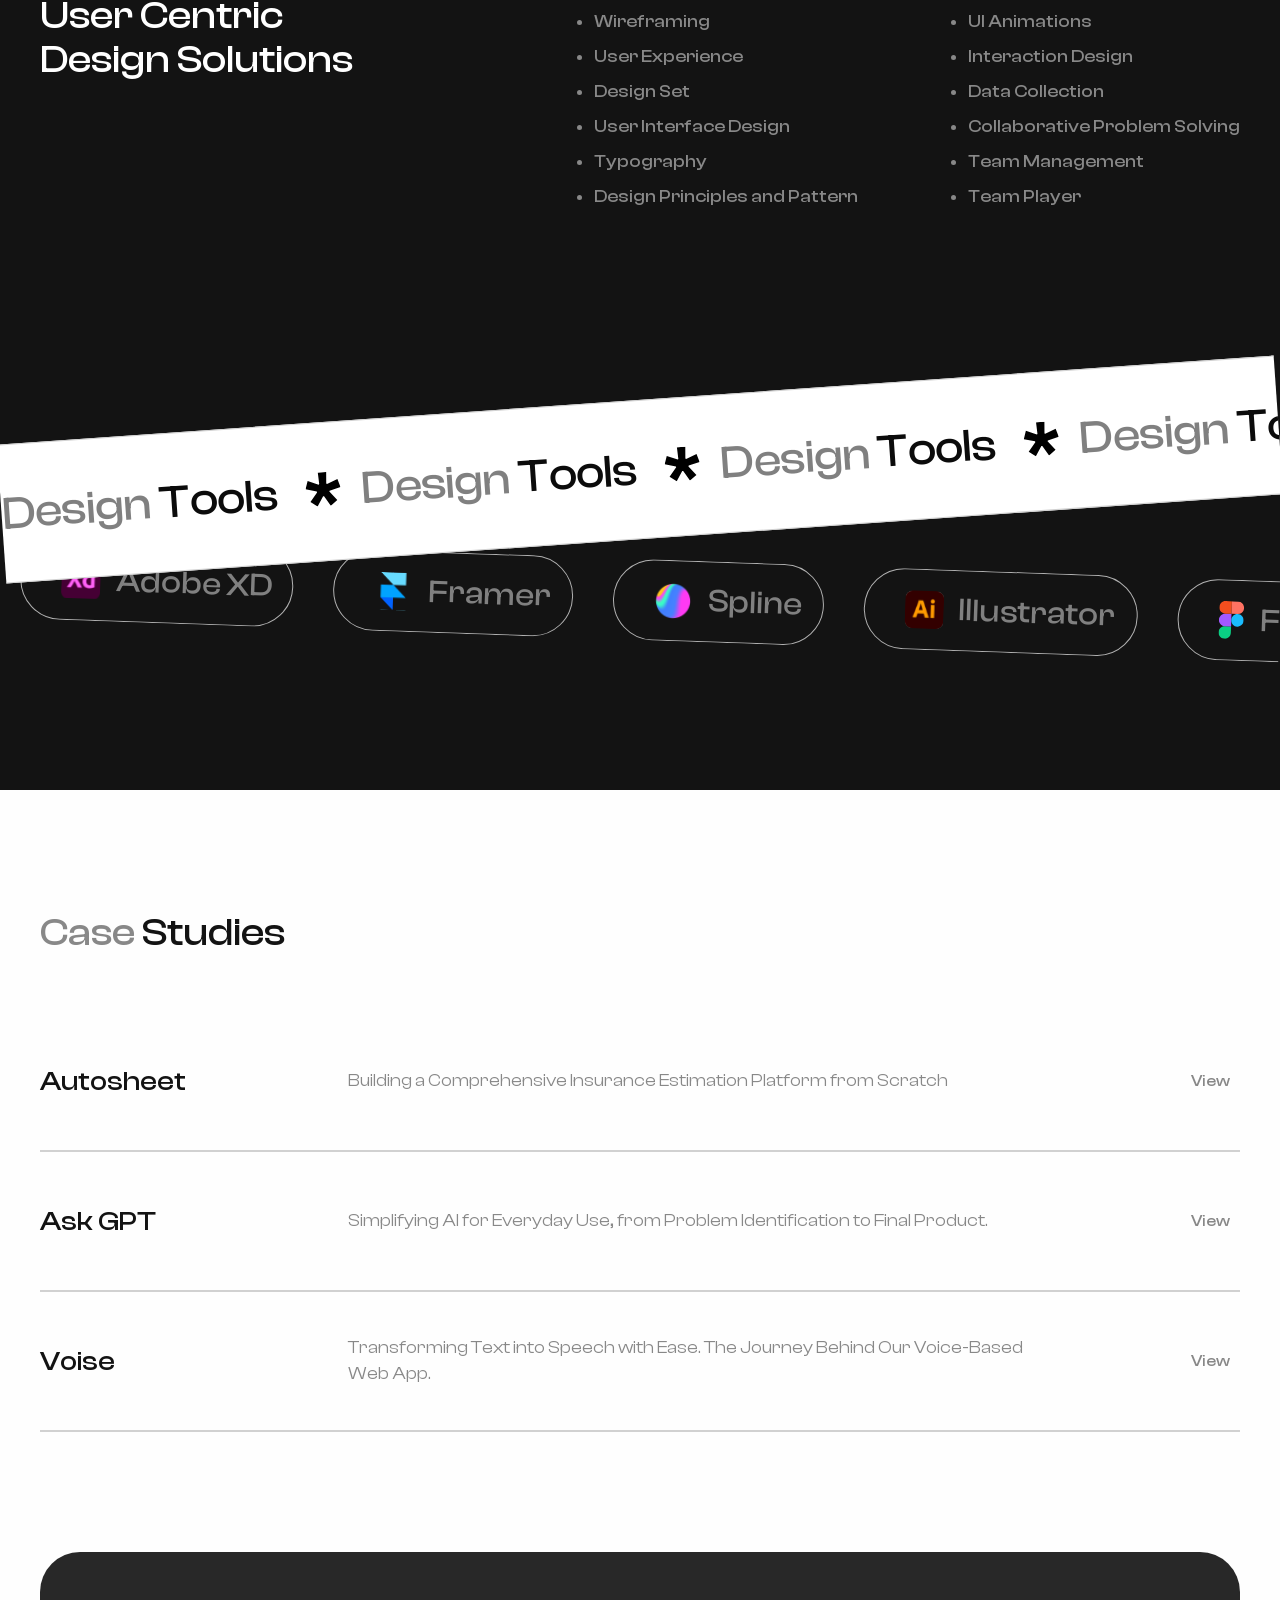
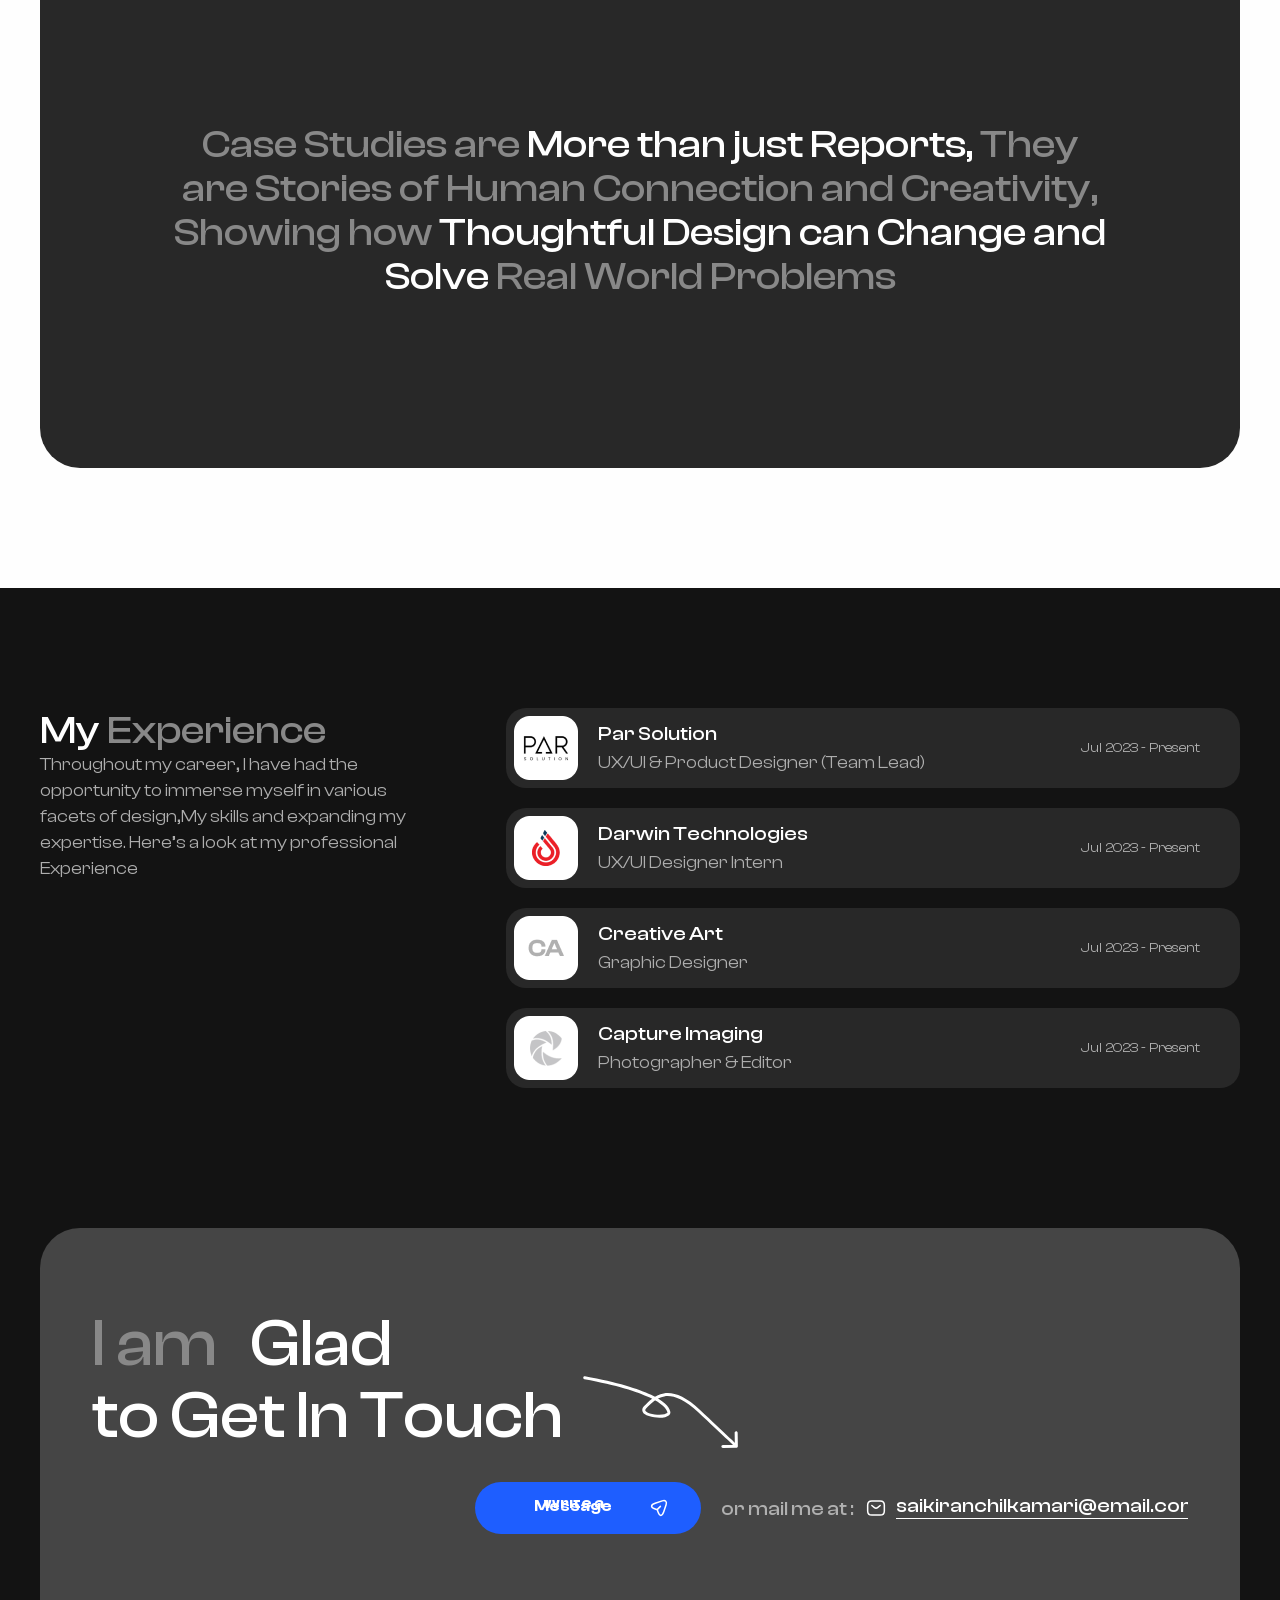
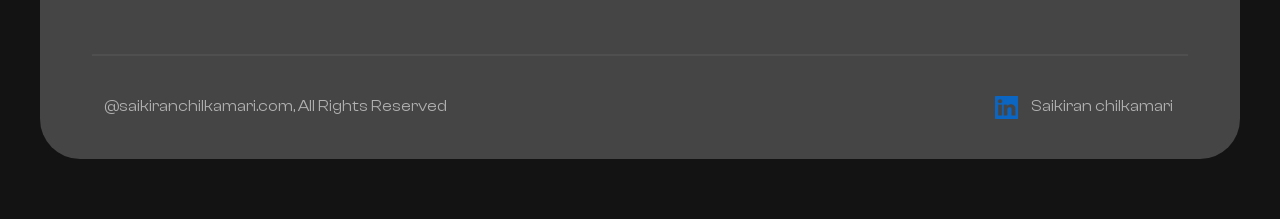
==== commit 697f0b7e: "06/11 changes" ====
--- a/index.html
+++ b/index.html
@@ -270,7 +270,7 @@
                 alt=""
               />
               <div class="hover-btn">
-                <div>
+                <div class="hover-text">
                   <h3>Indian Dabbawala</h3>
                   <h4>Home-cooked meal delivery service, CMS website</h4>
                 </div>
@@ -291,7 +291,7 @@
                 alt=""
               />
               <div class="hover-btn">
-                <div>
+                <div class="hover-text">
                   <h3>AI Anime</h3>
                   <h4>Turnings words into Anime APP</h4>
                 </div>
@@ -315,7 +315,7 @@
                 alt=""
               />
               <div class="hover-btn">
-                <div>
+                <div class="hover-text">
                   <h3>AI Journey</h3>
                   <h4>Prompt to Image Generator APP</h4>
                 </div>
@@ -336,7 +336,7 @@
                 alt=""
               />
               <div class="hover-btn">
-                <div>
+                <div class="hover-text">
                   <h3>S&C Scholars</h3>
                   <h4>Connecting with top educators, CMS website</h4>
                 </div>
@@ -546,40 +546,7 @@
       </section>
 
       <section id="case-study" class="mt">
-        <!-- <div class="case-study-section container">
-
-          <h2 class="case-title title">Case <span> Studies </span></h2>
-          <div class="case-lists">
-            <h3>Autosheet</h3>
-            <p>
-              Building a Comprehensive Insurance Estimation Platform from
-              Scratch
-            </p>
-            <a href="#" class="btn">
-              View <img src="./images/casestude-send.svg" alt="" />
-            </a>
-          </div>
-          <div class="case-lists">
-            <h3>Ask GPT</h3>
-            <p>
-              Simplifying AI for Everyday Use, from Problem Identification to
-              Final Product.
-            </p>
-            <a href="#" class="btn">
-              View <img src="./images/casestude-send.svg" alt="" />
-            </a>
-          </div>
-          <div class="case-lists">
-            <h3>Voise</h3>
-            <p>
-              Transforming Text into Speech with Ease. The Journey Behind Our
-              Voice-Based Web App.
-            </p>
-            <a href="#" class="btn">
-              View <img src="./images/casestude-send.svg" alt="" />
-            </a>
-          </div>
-        </div> -->
+     
 
         <div class="case-study-section container">
           <div class="case-title"> <h2 class="title"> Case <span> Studies </span>  </h2></div>
@@ -590,7 +557,7 @@
             <div class="case-right">
               <p>Building a Comprehensive Insurance Estimation Platform from Scratch</p>
             
-              <a href="#" class="btn"> View 
+              <a href="./casestudy1.html" class="btn"> View 
                 <img src="./images/casestude-send.svg" alt="" />
                 
               </a> 
@@ -605,7 +572,7 @@
             </div>
             <div class="case-right">
               <p>Simplifying  AI for Everyday Use, from Problem Identification to Final Product.</p>
-              <a href="#" class="btn"> View 
+              <a href="./casestudy2.html" class="btn"> View 
                 <img src="./images/casestude-send.svg" alt="" />
               </a>
             </div>
@@ -616,7 +583,7 @@
             </div>
             <div class="case-right">
               <p>Transforming Text into Speech with Ease. The Journey Behind Our Voice-Based Web App.</p>
-              <a href="#" class="btn"> View 
+              <a href="./casestudy3.html" class="btn"> View 
                 <img src="./images/casestude-send.svg" alt="" />
               </a>
             </div>
--- a/style.css
+++ b/style.css
@@ -210,6 +210,9 @@
     gap: 32px;
     margin-top: 32px;
     overflow: hidden;
+  }
+  .hover-text{
+    max-width: 85%;
   }
   
   .hover .img {
@@ -366,6 +369,7 @@
 font-size: 18px;
 font-weight: 400;
 line-height: 26px;
+max-width: 80%;
 }
 .case-lists .btn{
     color: #888;
@@ -487,7 +491,7 @@
   gap: 20px;
 }
 .list-items{
-  justify-content: center;
+  justify-content: space-between;
 }
 .list-title{
   text-align: center;
@@ -521,9 +525,15 @@
 .projects-section .hover {
   grid-template-columns: 1fr;
 }
+.hover .img{
+  border-radius: 16px;
+}
 .list-items{
   gap: 25px;
   margin-left: 20px;
+}
+.case-study-section .title{
+  margin-bottom: 32px;
 }
 .case-study-para .case-study {
   border-radius: 16px;
@@ -557,6 +567,29 @@
 }
 }
 
+@media only screen and (max-width: 749px) {
+  .hover-btn {
+    opacity: 1;
+    width: 95%;
+    bottom: 35px;
+    padding: 8px;
+  }
+  .hover-btn h3 {
+    font-size: 14px;
+}
+.hover-btn h4 {
+  font-size: 12px;
+}
+.hover-btn img {
+  height: 40px;
+  width: 40px;
+}
+.list-items ul li{
+  font-size: 16px;
+}
+}
+
+
 @media only screen and (max-width: 570px) {
 
 .ex-dates {
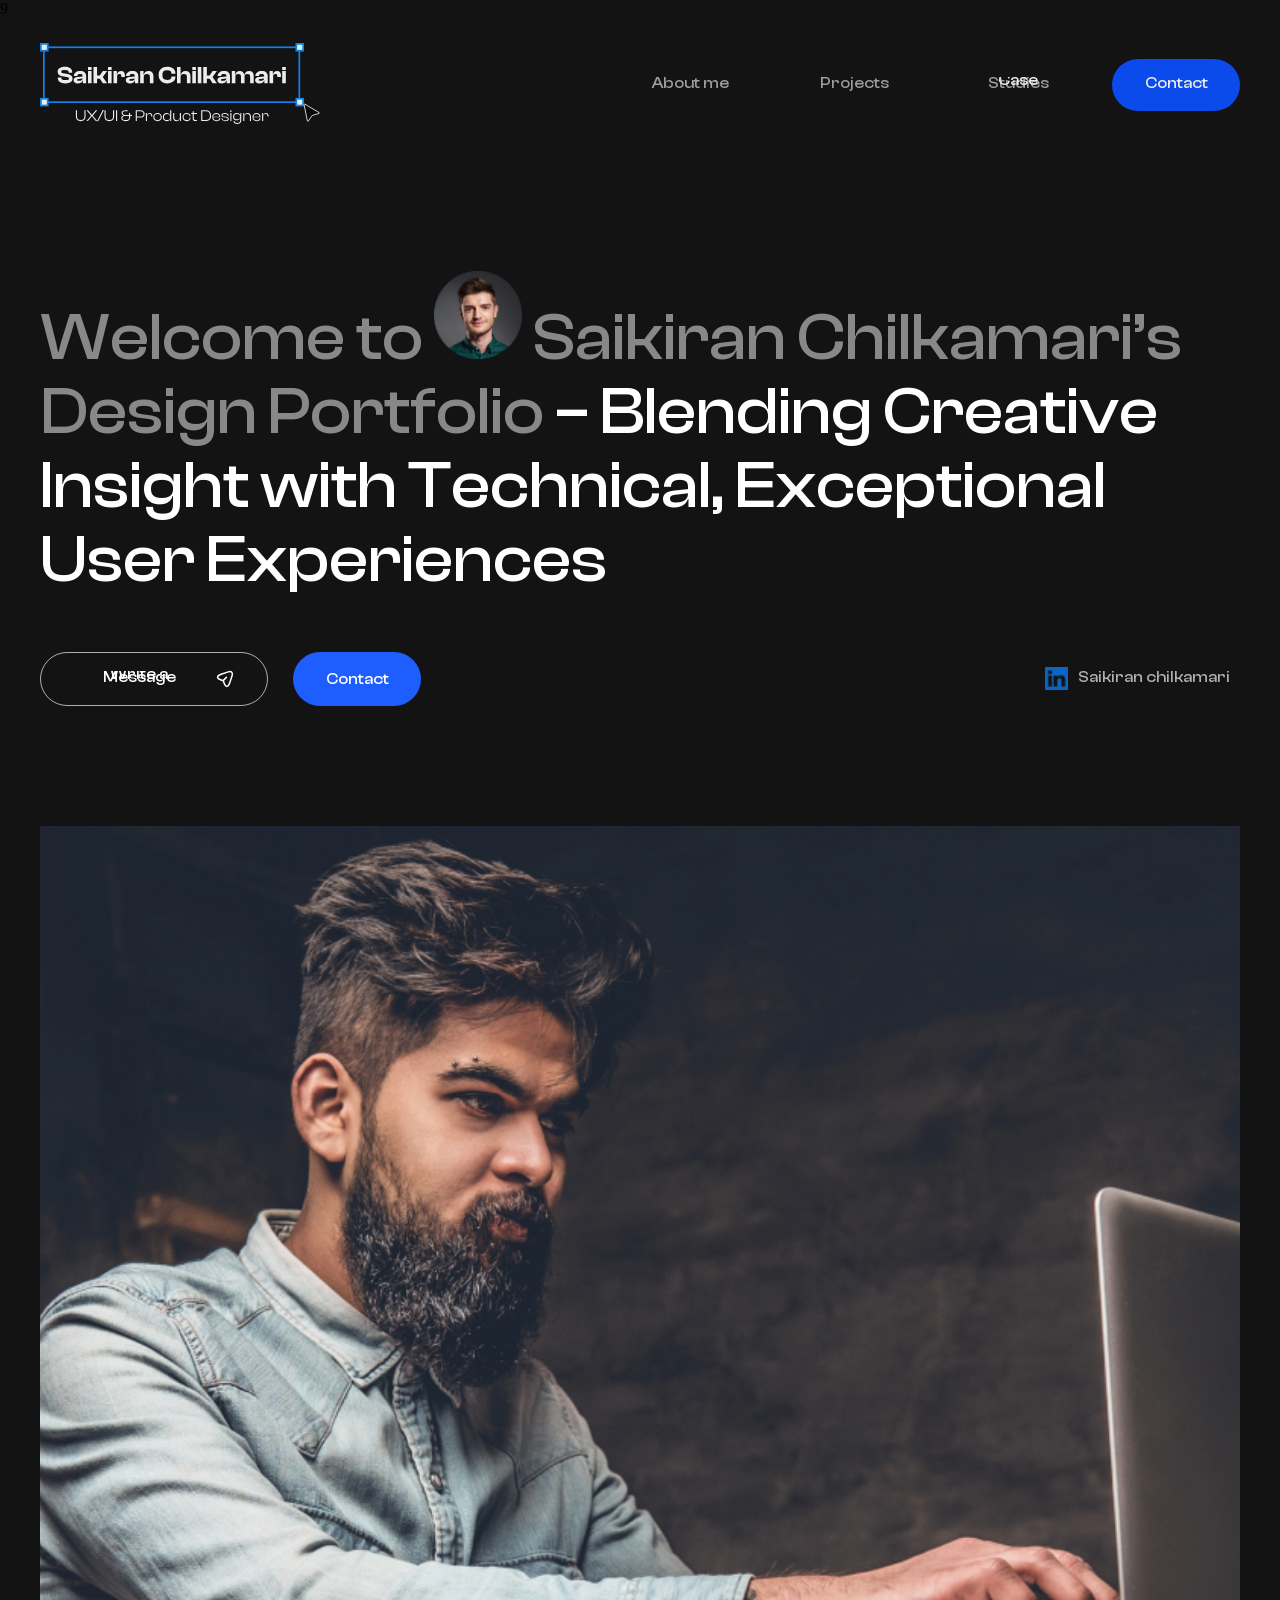
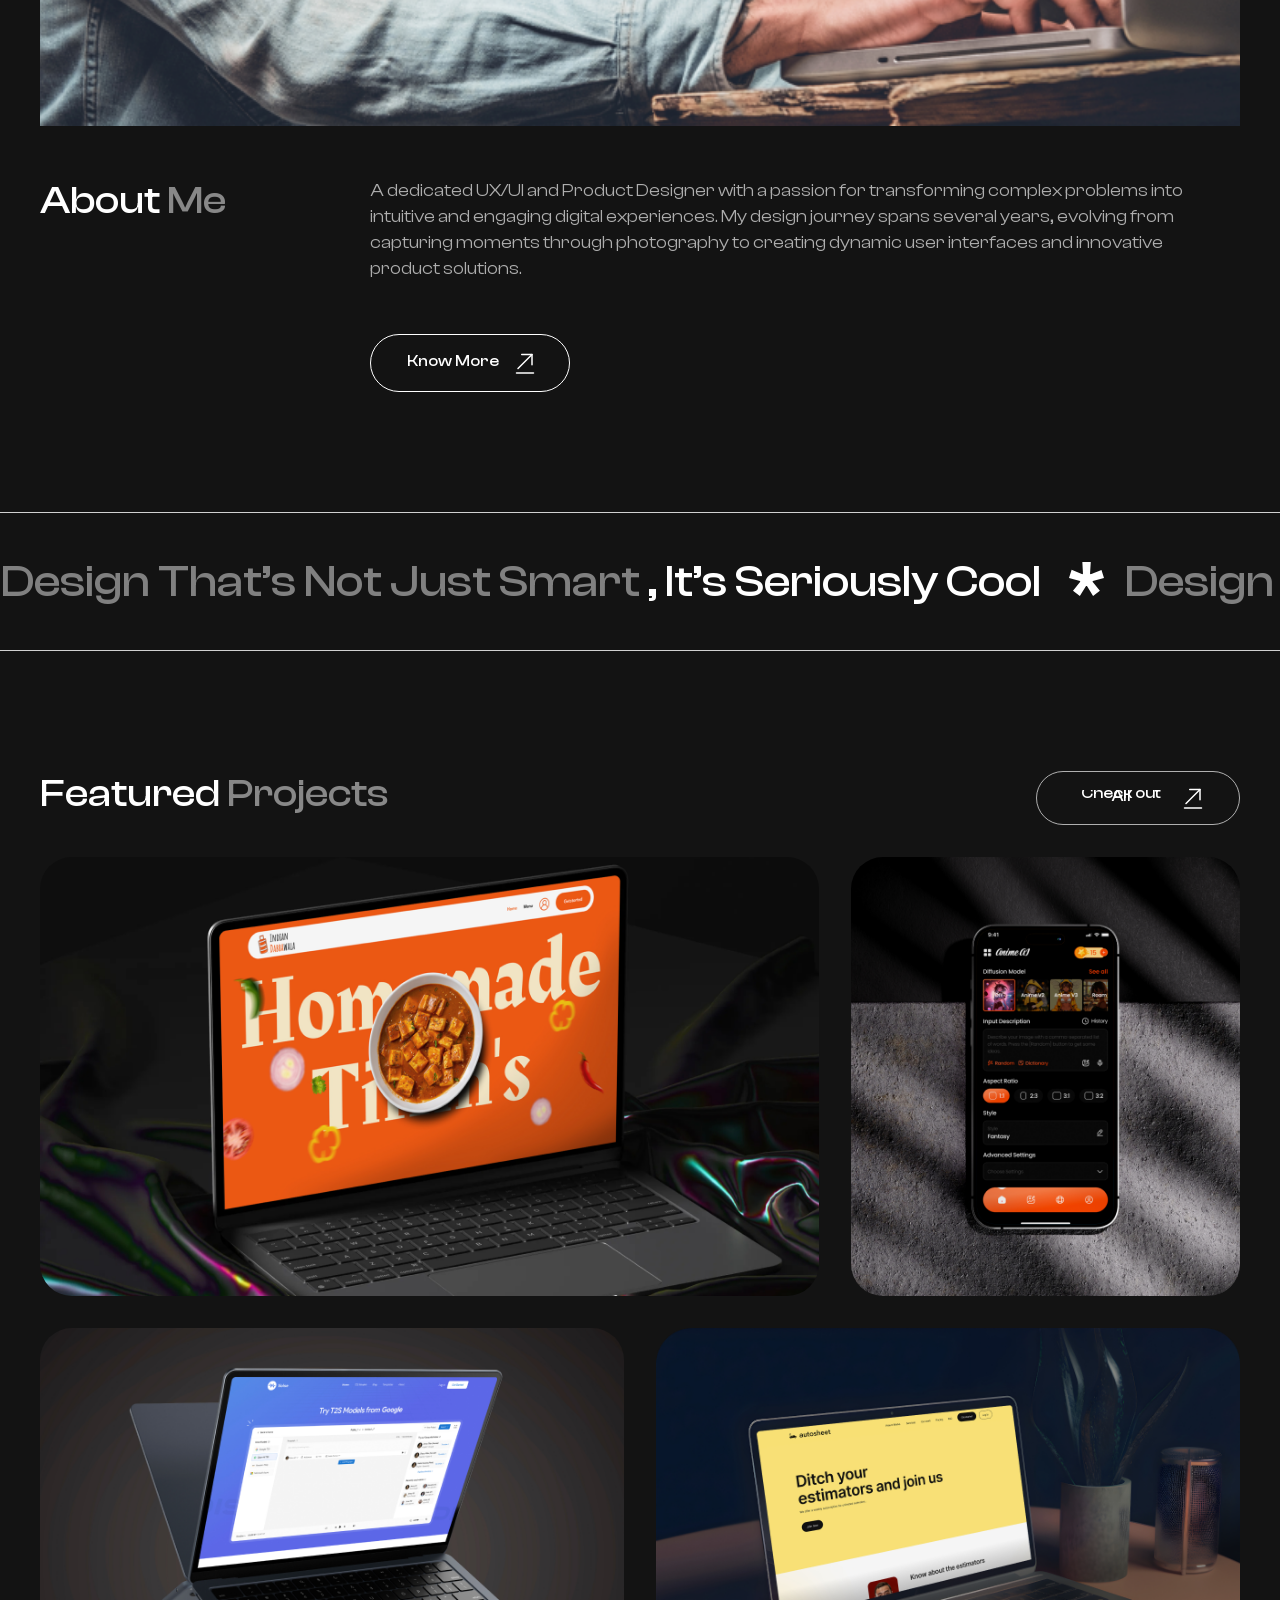
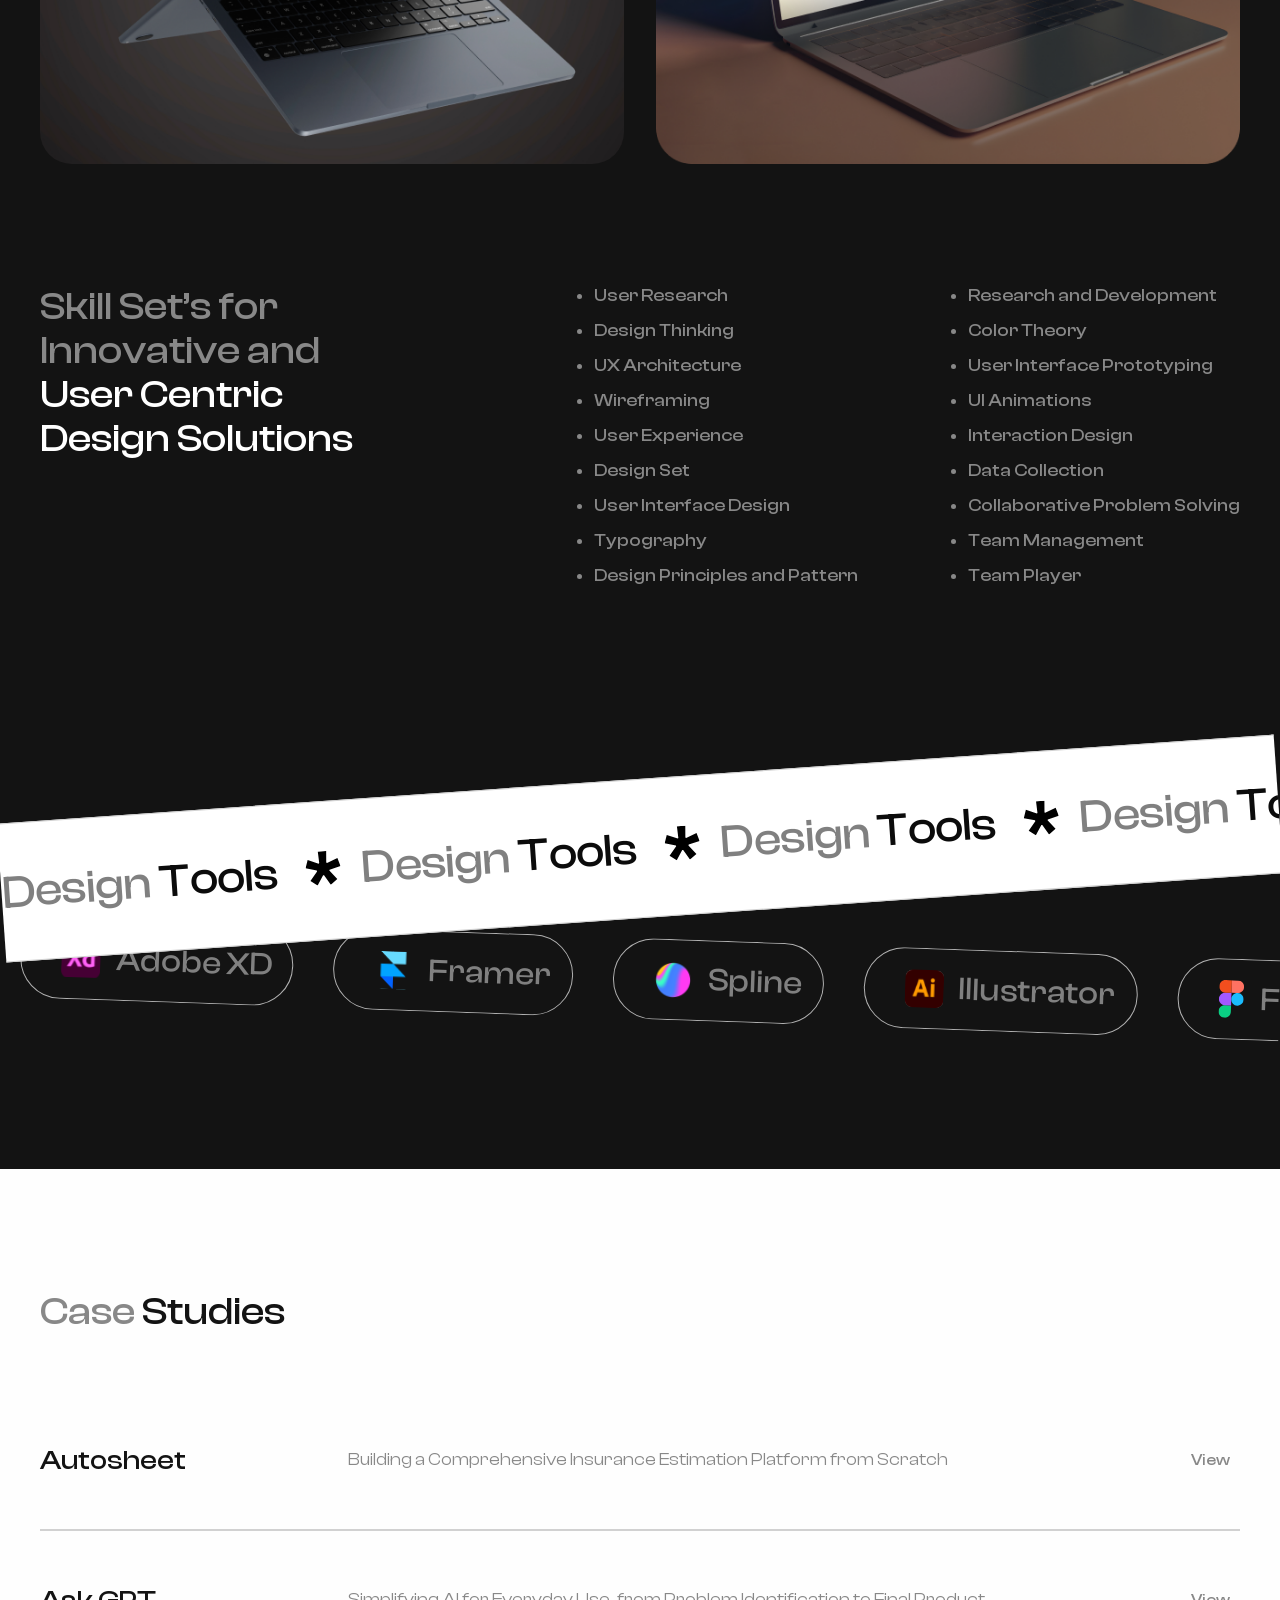
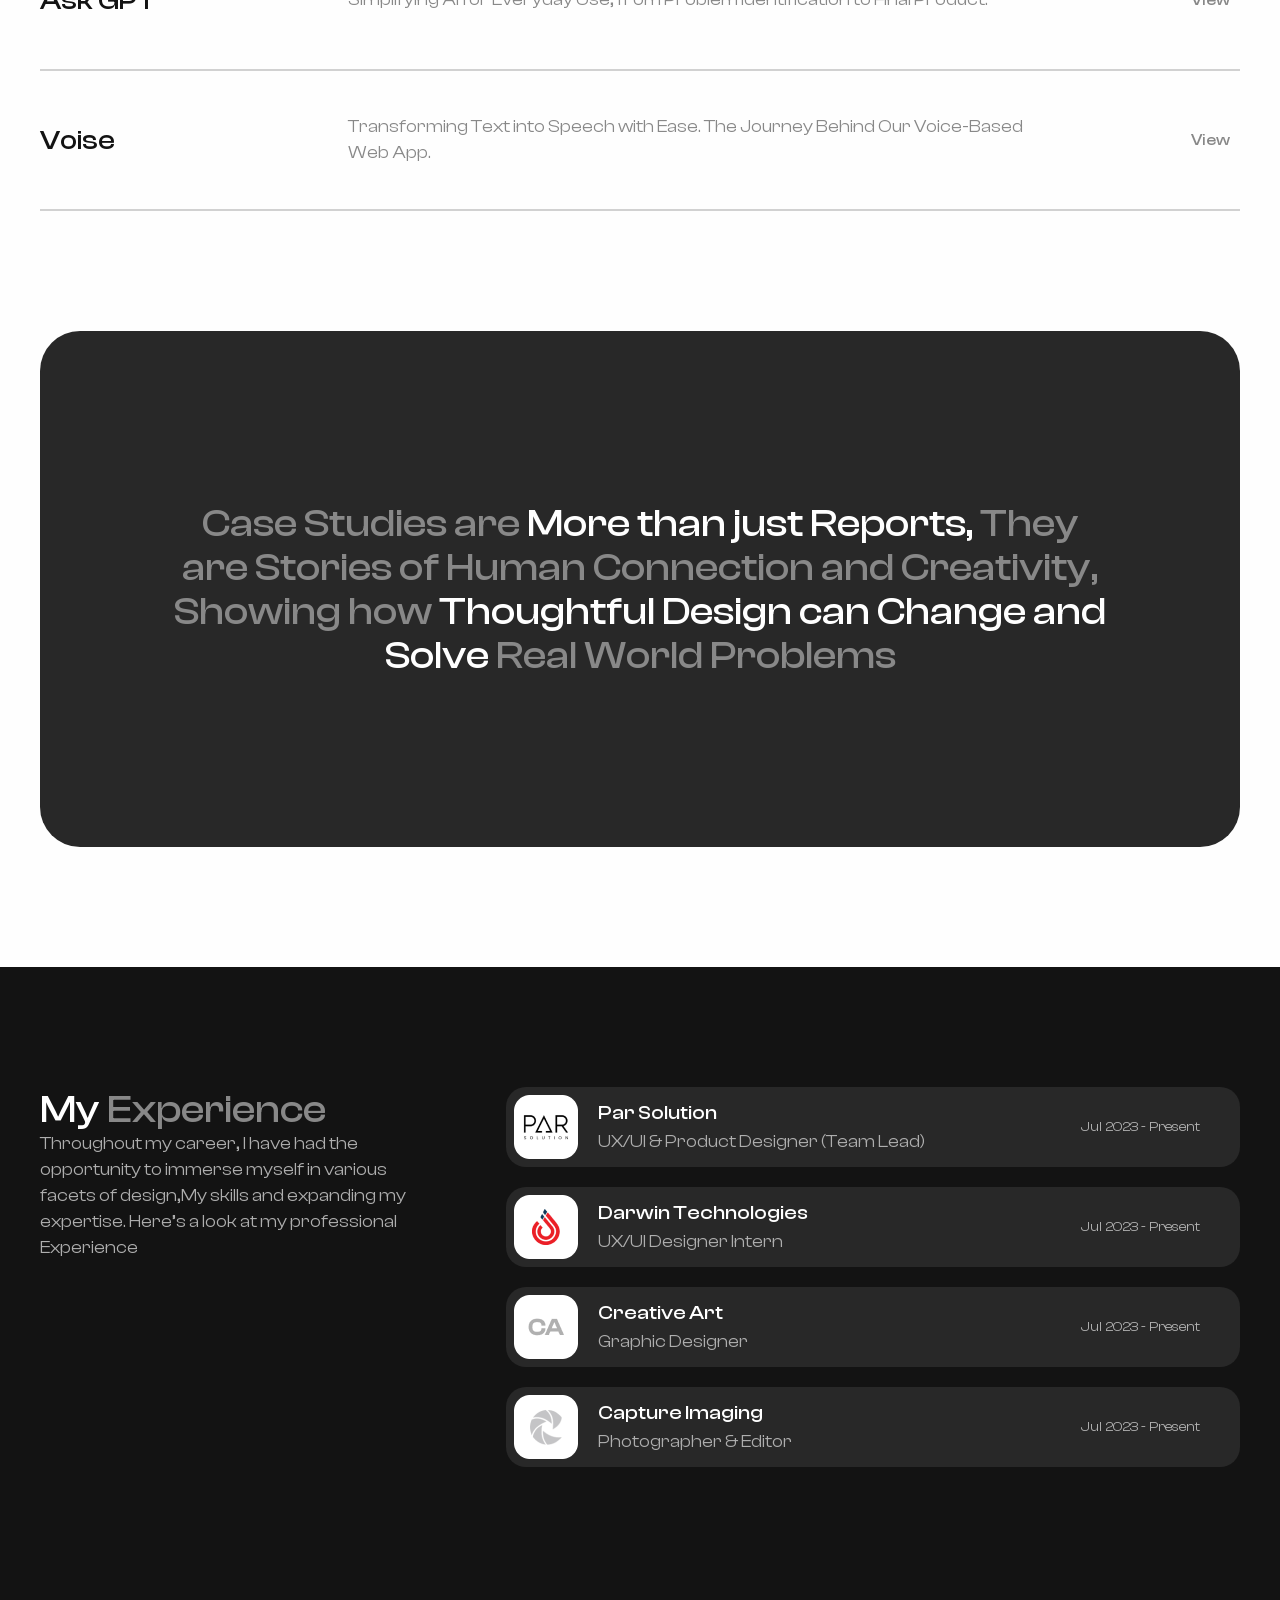
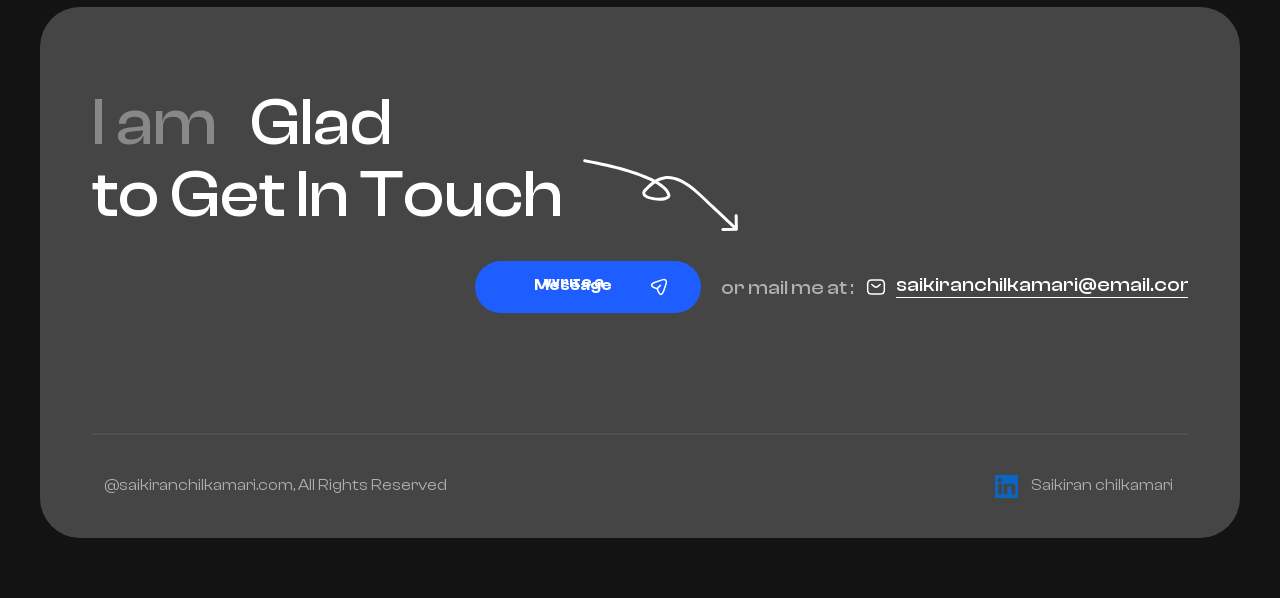
==== commit a9e51abc: "nav change" ====
--- a/index.html
+++ b/index.html
@@ -1,4 +1,4 @@
-<!DOCTYPE html>
+9<!DOCTYPE html>
 <html lang="en">
   <head>
     <meta charset="UTF-8" />
@@ -7,6 +7,7 @@
     <link rel="stylesheet" href="./style.css" />
     <link rel="stylesheet" href="./global.css" />
     <link rel="stylesheet" href="./fonts.css" />
+
   </head>
   <body>
      <header class="container scroll">
@@ -14,47 +15,82 @@
         <div class="logo">
           <a href="index.html"> <img src="./images/Logo.svg" alt="" /> </a>
         </div>
-        <ul class="nav-links">
-          <li>
-            <a href="./about.html" class="btn">
-              <p class="main-btn">
-                <span class="span1-btn">About me</span>
-                <span class="span2-btn">About me</span>
-              </p>
-            </a>
-          </li>
-          <li>
-            <a href="./project-list.html" class="btn">
-              <p class="main-btn">
-                <span class="span1-btn">Projects</span>
-                <span class="span2-btn">Projects</span>
-              </p>
-            </a>
-          </li>
-          <li>
-            <a href="./index.html#case-study" class="btn">
-              <p class="main-btn">
-                <span class="span1-btn">Case Studies</span>
-                <span class="span2-btn">Case Studies</span>
-              </p>
-            </a>
-          </li>
-          <li class="nav-cotact">
-            <a href="./form.html" class="btn">
-              <p class="main-btn">
-                <span class="span1-btn">Contact</span>
-                <span class="span2-btn">Contact</span>
-              </p>
-            </a>
-          </li>
-        </ul>
-        <div class="hamburger">
+        <div class="nav-list-links" id="nav-list-links">
+          <ul class="nav-links">
+            <li>
+              <a href="./about.html" class="btn">
+                <p class="main-btn">
+                  <span class="span1-btn">About me</span>
+                  <span class="span2-btn">About me</span>
+                </p>
+              </a>
+            </li>
+            <li>
+              <a href="./project-list.html" class="btn">
+                <p class="main-btn">
+                  <span class="span1-btn">Projects</span>
+                  <span class="span2-btn">Projects</span>
+                </p>
+              </a>
+            </li>
+            <li>
+              <a href="./index.html#case-study" class="btn">
+                <p class="main-btn">
+                  <span class="span1-btn">Case Studies</span>
+                  <span class="span2-btn">Case Studies</span>
+                </p>
+              </a>
+            </li>
+            <li class="nav-cotact">
+              <a href="./form.html" class="btn">
+                <p class="main-btn">
+                  <span class="span1-btn">Contact</span>
+                  <span class="span2-btn">Contact</span>
+                </p>
+              </a>
+            </li>
+          </ul>
+        </div>
+ 
+        <div class="hamburger" id="hamburger">
           <span></span>
           <span></span>
           <span></span>
         </div>
       </nav>
     </header> 
+    
+
+    <div class="responsive-nav container">
+      <ul>
+        <li>
+          <a href="#" class="btn"> About me </a>
+        </li>
+        <li>
+          <a href="#" class="btn"> Projects </a>
+        </li>
+        <li>
+          <a href="#" class="btn"> Case Studies </a>
+        </li>
+        <div class="alag-links">
+          <div class="mail">
+            <li>
+              <a href="" class="btn"><svg xmlns="http://www.w3.org/2000/svg" width="18" height="18" viewBox="0 0 18 18" fill="none">
+                <path d="M12.75 15.375H5.25C3 15.375 1.5 14.25 1.5 11.625V6.375C1.5 3.75 3 2.625 5.25 2.625H12.75C15 2.625 16.5 3.75 16.5 6.375V11.625C16.5 14.25 15 15.375 12.75 15.375Z" stroke="white" stroke-width="1.5" stroke-miterlimit="10" stroke-linecap="round" stroke-linejoin="round"/>
+                <path d="M12.75 6.75L10.4025 8.625C9.63 9.24 8.3625 9.24 7.59 8.625L5.25 6.75" stroke="white" stroke-width="1.5" stroke-miterlimit="10" stroke-linecap="round" stroke-linejoin="round"/>
+                </svg> saikiranuxdesigner@gmail.com</a>
+            </li>
+          </div>
+          <div class="linkedin-nav">
+            <li>
+              <a href="" class="btn"> <img src="./images/LinkedIn-Blue.png" alt=""> Saikiran chilkamari </a>
+            </li>
+          </div>
+        </div>
+      </ul>
+    </div>
+
+
     
     <main>
       <section id="banner" class="container mt">
@@ -781,5 +817,7 @@
     </main>
 
     
+    <script src="./script.js"></script>
+
   </body>
 </html>
--- a/global.css
+++ b/global.css
@@ -295,13 +295,33 @@
  }
  .hamburger span{
   width: 30px;
-  height: 4px;
+  height: 3px;
   background-color: white;
   display: flex;
   margin: 5px 0;
  }
-
-  
+ .hamburger span:nth-child(2){
+  margin-left: -5px;
+ }
+
+ .hamburger.active span:nth-child(1) {
+  transform: rotate(45deg);
+  position: relative;
+  top: 10px;
+}
+
+.hamburger.active span:nth-child(2) {
+  opacity: 0;  /* Hide the middle bar */
+}
+
+.hamburger.active span:nth-child(3) {
+  transform: rotate(-45deg);
+  position: relative;
+  top: -10px;
+}
+  .responsive-nav{
+    display: none;
+  }
 @media only screen and (max-width: 1024px) {
 
   .title{
@@ -325,12 +345,58 @@
     .hamburger{
       display: block;
     }
-    .nav-links{
-     display: none;
-    }
-    header{
+    .nav-list-links{
+      display: none;
+    }
+   
+    .responsive-nav.active{
+      display: block;
+      height: 100vh;
+      position: absolute;
+      top: 0;
+      width: 100%;
+      left: 0;
+      backdrop-filter: blur(10px); /* Applies the blur effect */
+      background-color: rgba(6, 4, 4, 0.543);
+      z-index: 9;
+    }
+    
+    .responsive-nav ul{
+      width: 100%;
+      height: 100%;
+      display: flex;
+      justify-content: end;
+      flex-direction: column;
+      gap: 20px;
+      padding-bottom: 44px;
+    }
+    .responsive-nav ul li a{
+      color: var(--Black-300, #B0B0B0);
+font-size: 33.28px;
+font-style: normal;
+font-weight: 500;
+line-height: 1.1;
+text-decoration: none;
+    }
+    .alag-links{
+      margin-top: 88px;
+    }
+    .responsive-nav .alag-links div a{
+      color: var(--Black-0, #FFF);
+
+font-size: 16px;
+font-weight: 400;
+display: inline-flex;
+gap: 12px;
+margin: 10px 0;
+    }
+            .navbar li a{
+      color: #fff;
+    }
+    /* header{
       position: relative;
-    }
+      mix-blend-mode: unset;
+    } */
     .content-main{
         gap: 30px;
         flex-direction: column;
@@ -446,6 +512,9 @@
 
   @media only screen and (max-width: 530px) {
 
+    .nav-list-links{
+      top: 80px;
+    }
     .mt{
       margin-top: 20px;
     }
@@ -494,5 +563,7 @@
 .navbar .logo img{
   width: 70%;
 }
-
+.main-btn{
+  padding: 10px 50px;
+}
 }
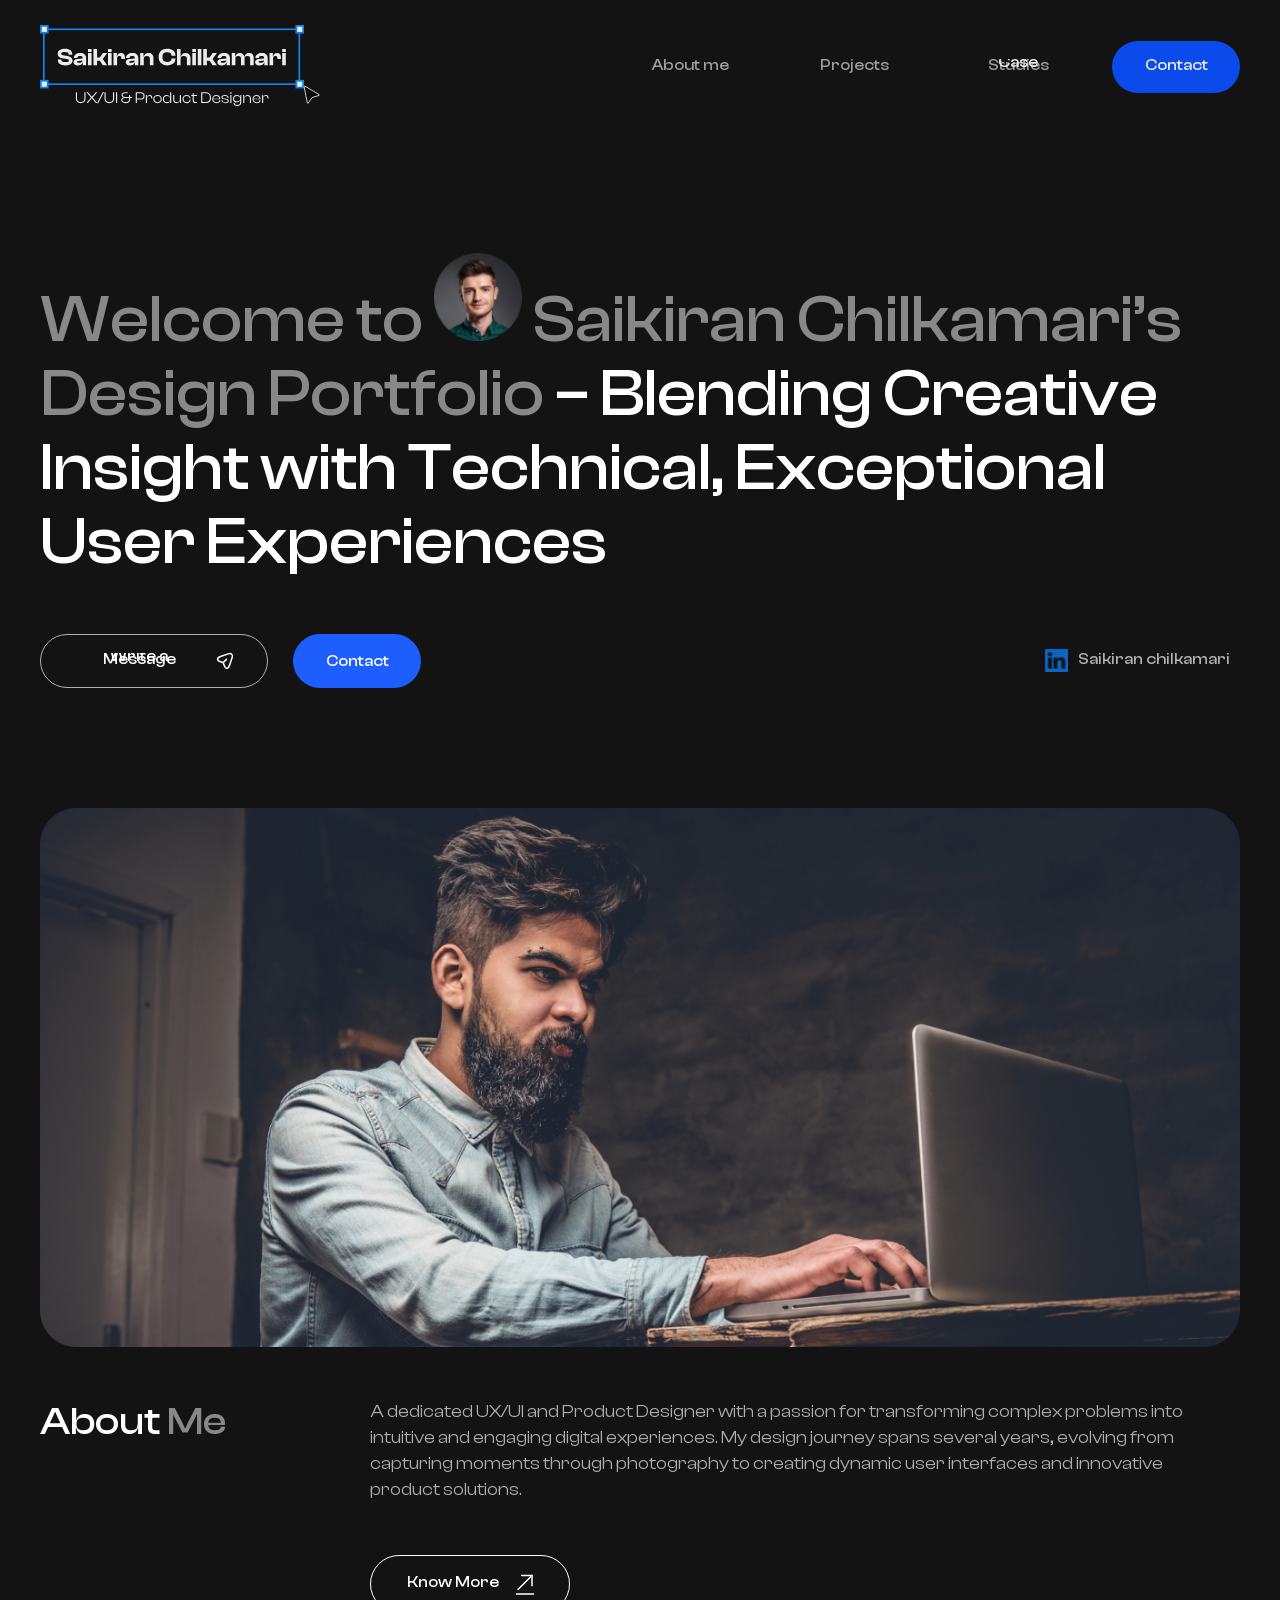
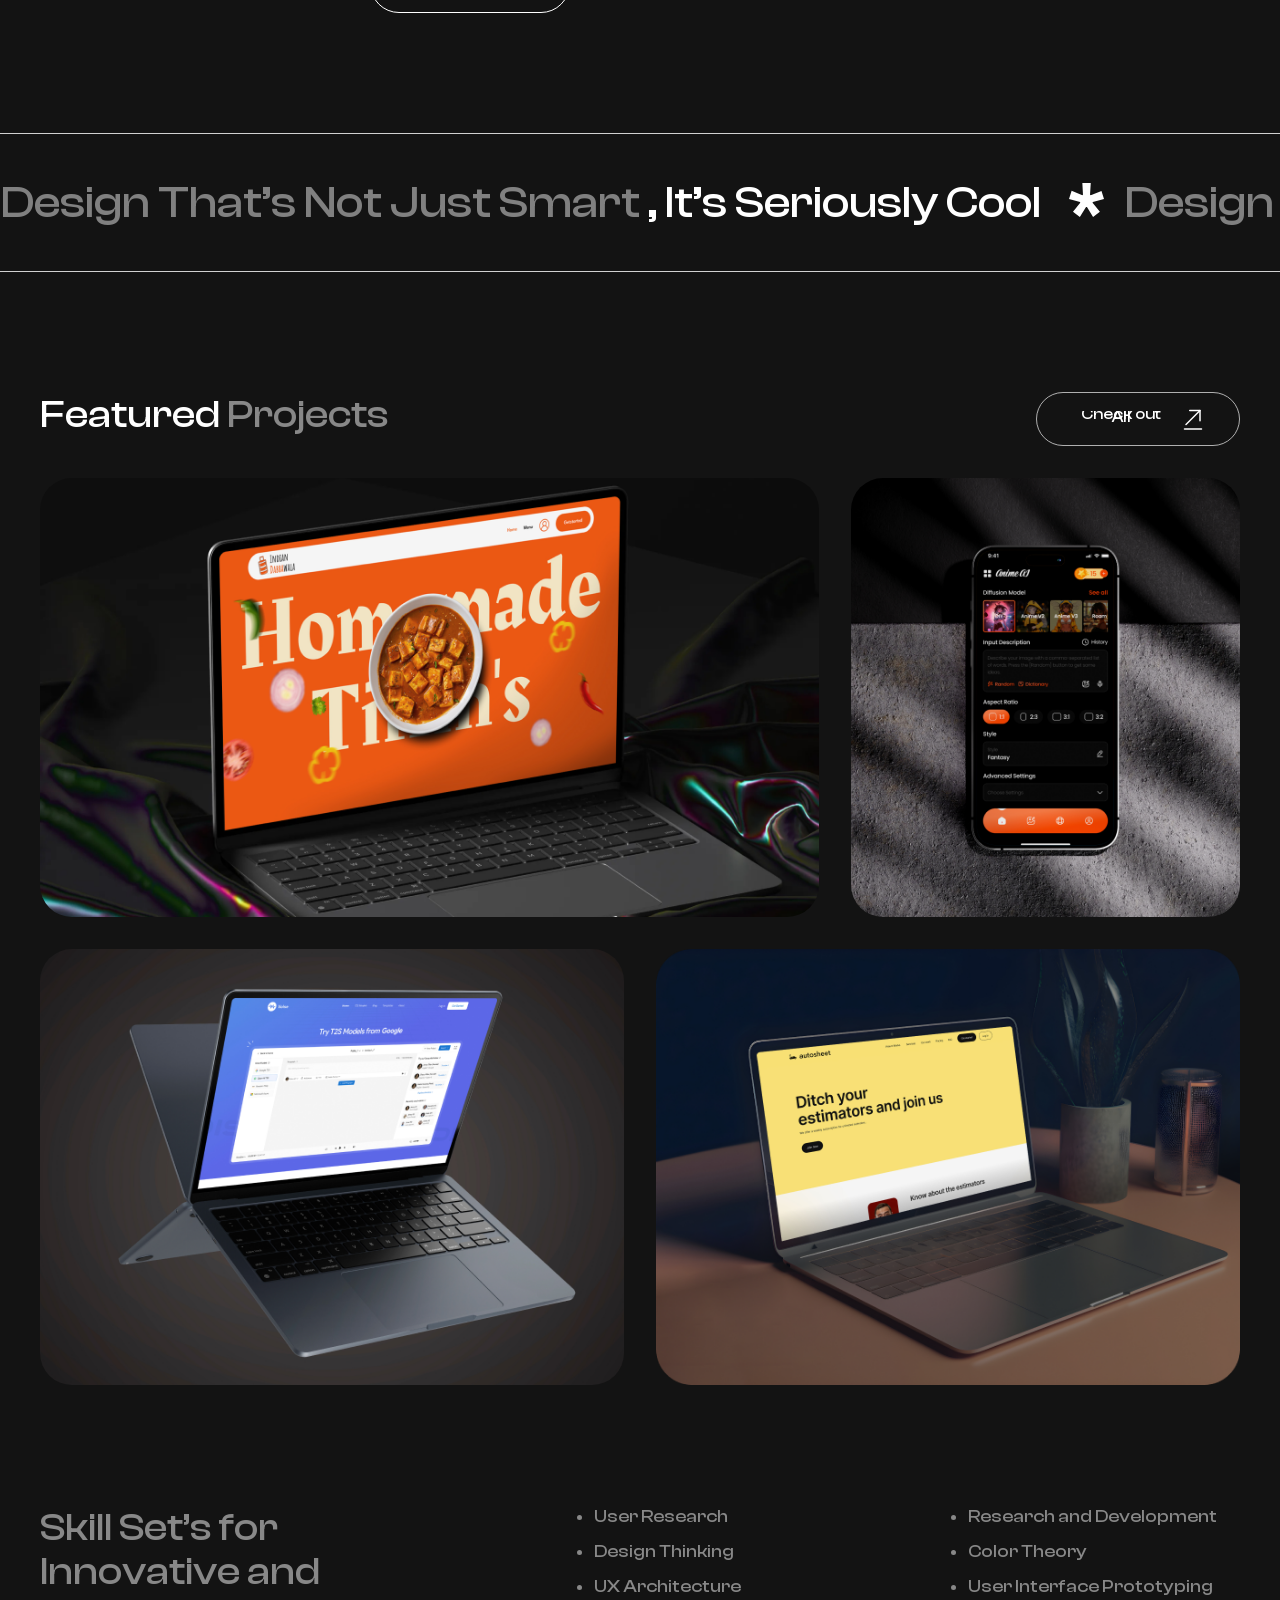
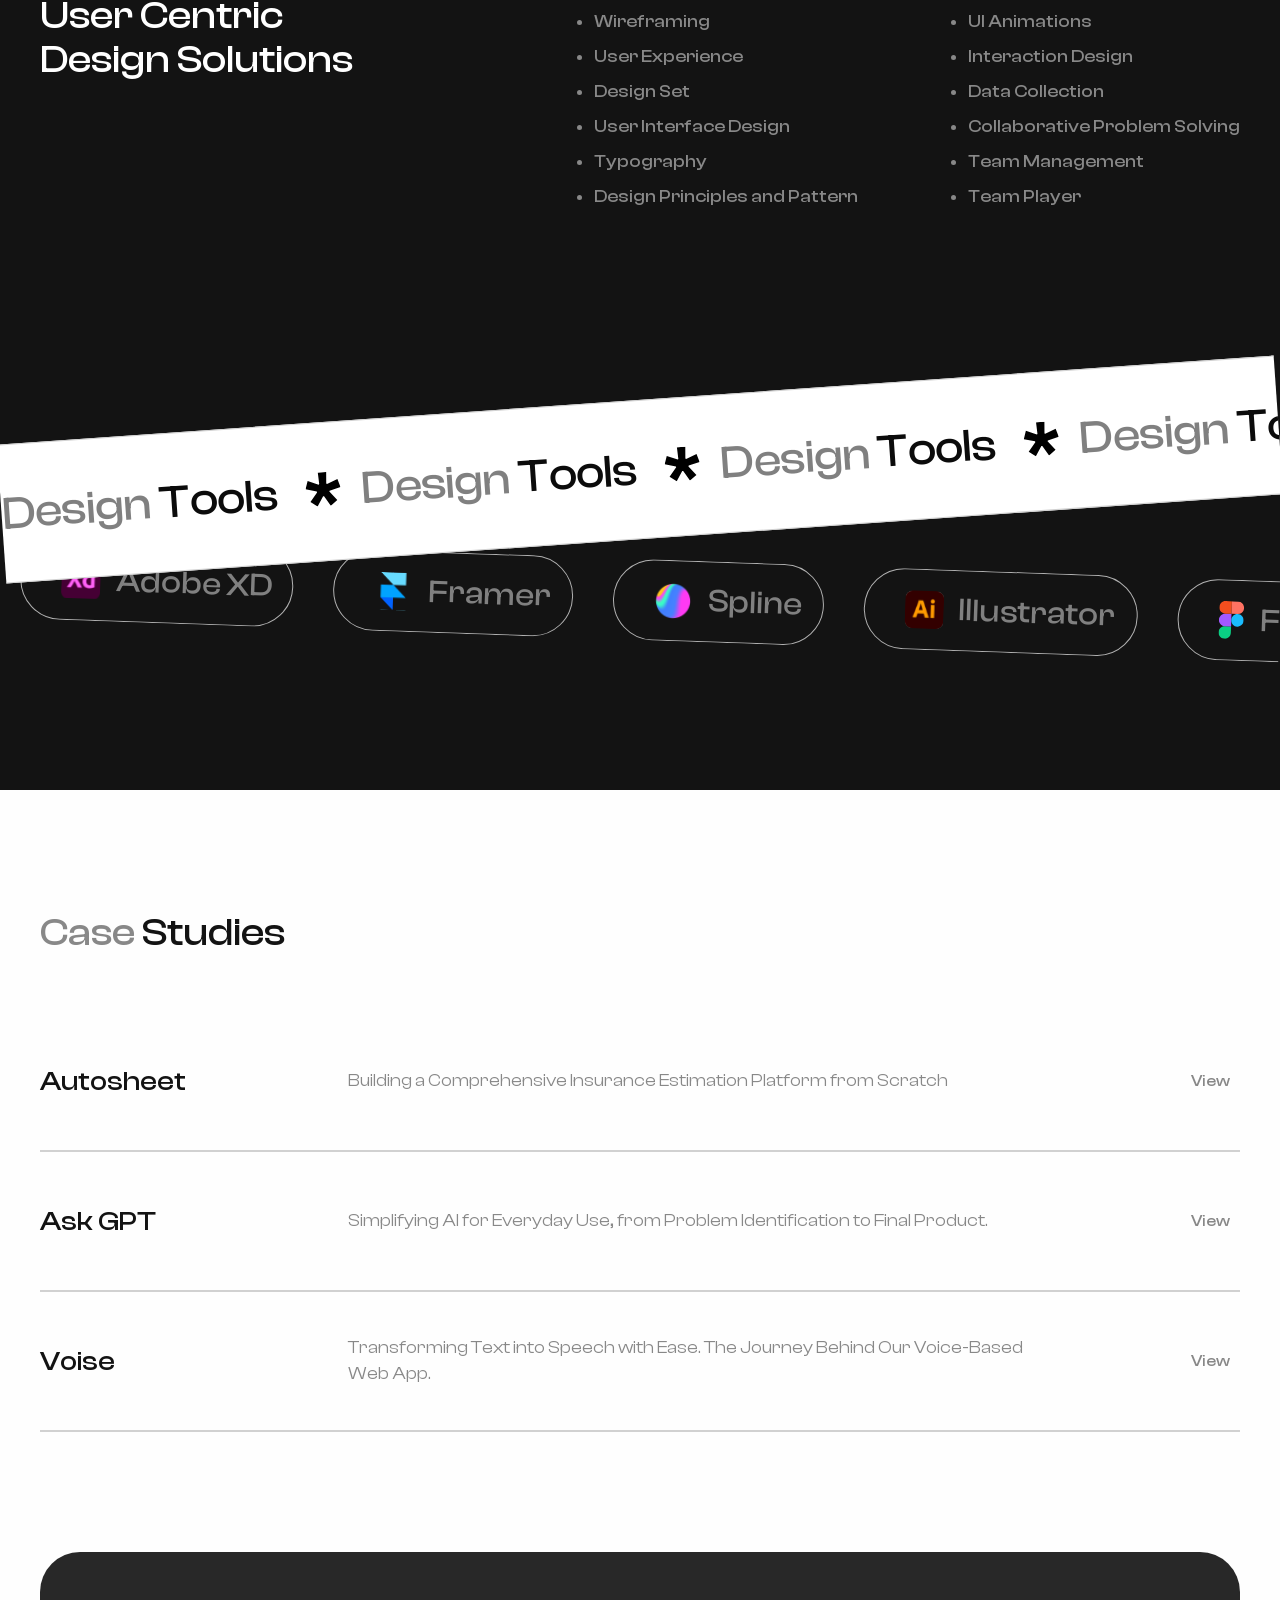
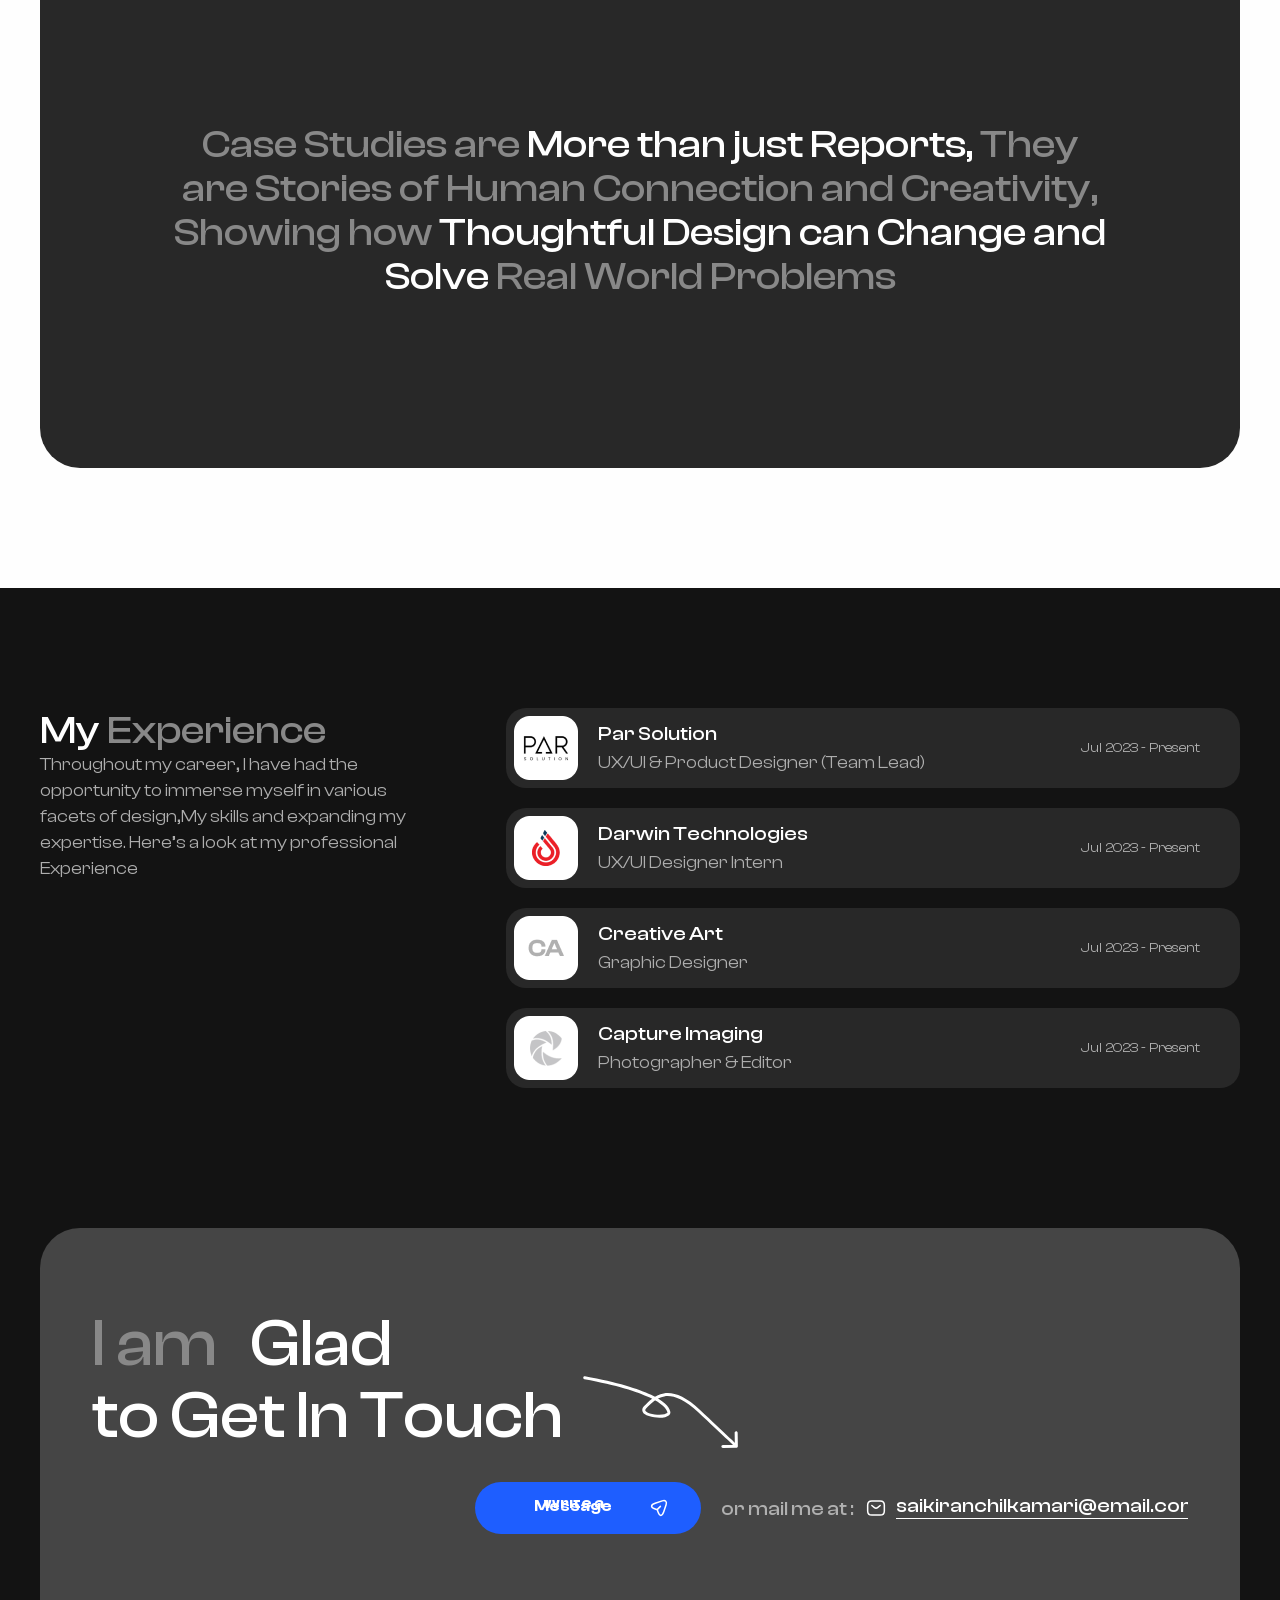
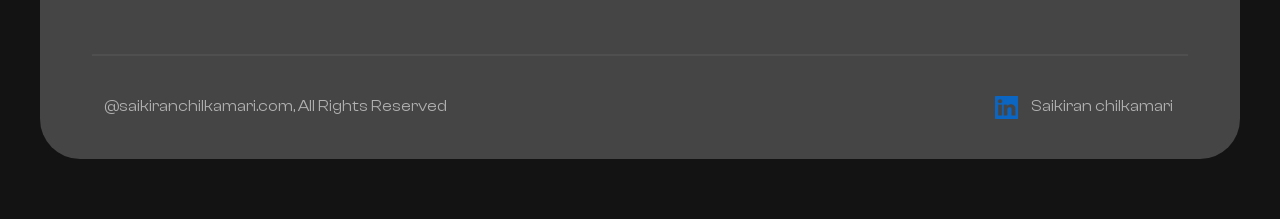
==== commit 2217652c: "chnge" ====
--- a/index.html
+++ b/index.html
@@ -1,4 +1,4 @@
-9<!DOCTYPE html>
+<!DOCTYPE html>
 <html lang="en">
   <head>
     <meta charset="UTF-8" />
@@ -60,38 +60,6 @@
       </nav>
     </header> 
     
-
-    <div class="responsive-nav container">
-      <ul>
-        <li>
-          <a href="#" class="btn"> About me </a>
-        </li>
-        <li>
-          <a href="#" class="btn"> Projects </a>
-        </li>
-        <li>
-          <a href="#" class="btn"> Case Studies </a>
-        </li>
-        <div class="alag-links">
-          <div class="mail">
-            <li>
-              <a href="" class="btn"><svg xmlns="http://www.w3.org/2000/svg" width="18" height="18" viewBox="0 0 18 18" fill="none">
-                <path d="M12.75 15.375H5.25C3 15.375 1.5 14.25 1.5 11.625V6.375C1.5 3.75 3 2.625 5.25 2.625H12.75C15 2.625 16.5 3.75 16.5 6.375V11.625C16.5 14.25 15 15.375 12.75 15.375Z" stroke="white" stroke-width="1.5" stroke-miterlimit="10" stroke-linecap="round" stroke-linejoin="round"/>
-                <path d="M12.75 6.75L10.4025 8.625C9.63 9.24 8.3625 9.24 7.59 8.625L5.25 6.75" stroke="white" stroke-width="1.5" stroke-miterlimit="10" stroke-linecap="round" stroke-linejoin="round"/>
-                </svg> saikiranuxdesigner@gmail.com</a>
-            </li>
-          </div>
-          <div class="linkedin-nav">
-            <li>
-              <a href="" class="btn"> <img src="./images/LinkedIn-Blue.png" alt=""> Saikiran chilkamari </a>
-            </li>
-          </div>
-        </div>
-      </ul>
-    </div>
-
-
-    
     <main>
       <section id="banner" class="container mt">
         <div class="banner-secion">
--- a/global.css
+++ b/global.css
@@ -295,14 +295,11 @@
  }
  .hamburger span{
   width: 30px;
-  height: 3px;
+  height: 4px;
   background-color: white;
   display: flex;
   margin: 5px 0;
  }
- .hamburger span:nth-child(2){
-  margin-left: -5px;
- }
 
  .hamburger.active span:nth-child(1) {
   transform: rotate(45deg);
@@ -319,9 +316,7 @@
   position: relative;
   top: -10px;
 }
-  .responsive-nav{
-    display: none;
-  }
+  
 @media only screen and (max-width: 1024px) {
 
   .title{
@@ -346,57 +341,39 @@
       display: block;
     }
     .nav-list-links{
-      display: none;
-    }
-   
-    .responsive-nav.active{
-      display: block;
-      height: 100vh;
       position: absolute;
-      top: 0;
+      top: 120px;
+      left: 0;
       width: 100%;
-      left: 0;
-      backdrop-filter: blur(10px); /* Applies the blur effect */
-      background-color: rgba(6, 4, 4, 0.543);
-      z-index: 9;
-    }
-    
-    .responsive-nav ul{
-      width: 100%;
-      height: 100%;
-      display: flex;
-      justify-content: end;
+      border-radius: 32px;
+      overflow: hidden;
+      height: 0;
+      transition: height 0.3s ease;
+    }
+    .nav-list-links.active{
+      height: 20rem;
+
+    }
+    .nav-links{
       flex-direction: column;
-      gap: 20px;
-      padding-bottom: 44px;
-    }
-    .responsive-nav ul li a{
-      color: var(--Black-300, #B0B0B0);
-font-size: 33.28px;
-font-style: normal;
-font-weight: 500;
-line-height: 1.1;
-text-decoration: none;
-    }
-    .alag-links{
-      margin-top: 88px;
-    }
-    .responsive-nav .alag-links div a{
-      color: var(--Black-0, #FFF);
-
-font-size: 16px;
-font-weight: 400;
-display: inline-flex;
-gap: 12px;
-margin: 10px 0;
-    }
-            .navbar li a{
+      width: 90%;
+      background: rgba(8, 8, 8, 0.79);
+      backdrop-filter: blur(15px);
+      -webkit-backdrop-filter: blur(15px);
+      padding: 20px 0;
+      border-radius: 32px;
+      margin: auto;
+    }
+    .navbar .nav-cotact{
+      margin-top: 10px;
+    }
+    .navbar li a{
       color: #fff;
     }
-    /* header{
+    header{
       position: relative;
       mix-blend-mode: unset;
-    } */
+    }
     .content-main{
         gap: 30px;
         flex-direction: column;
